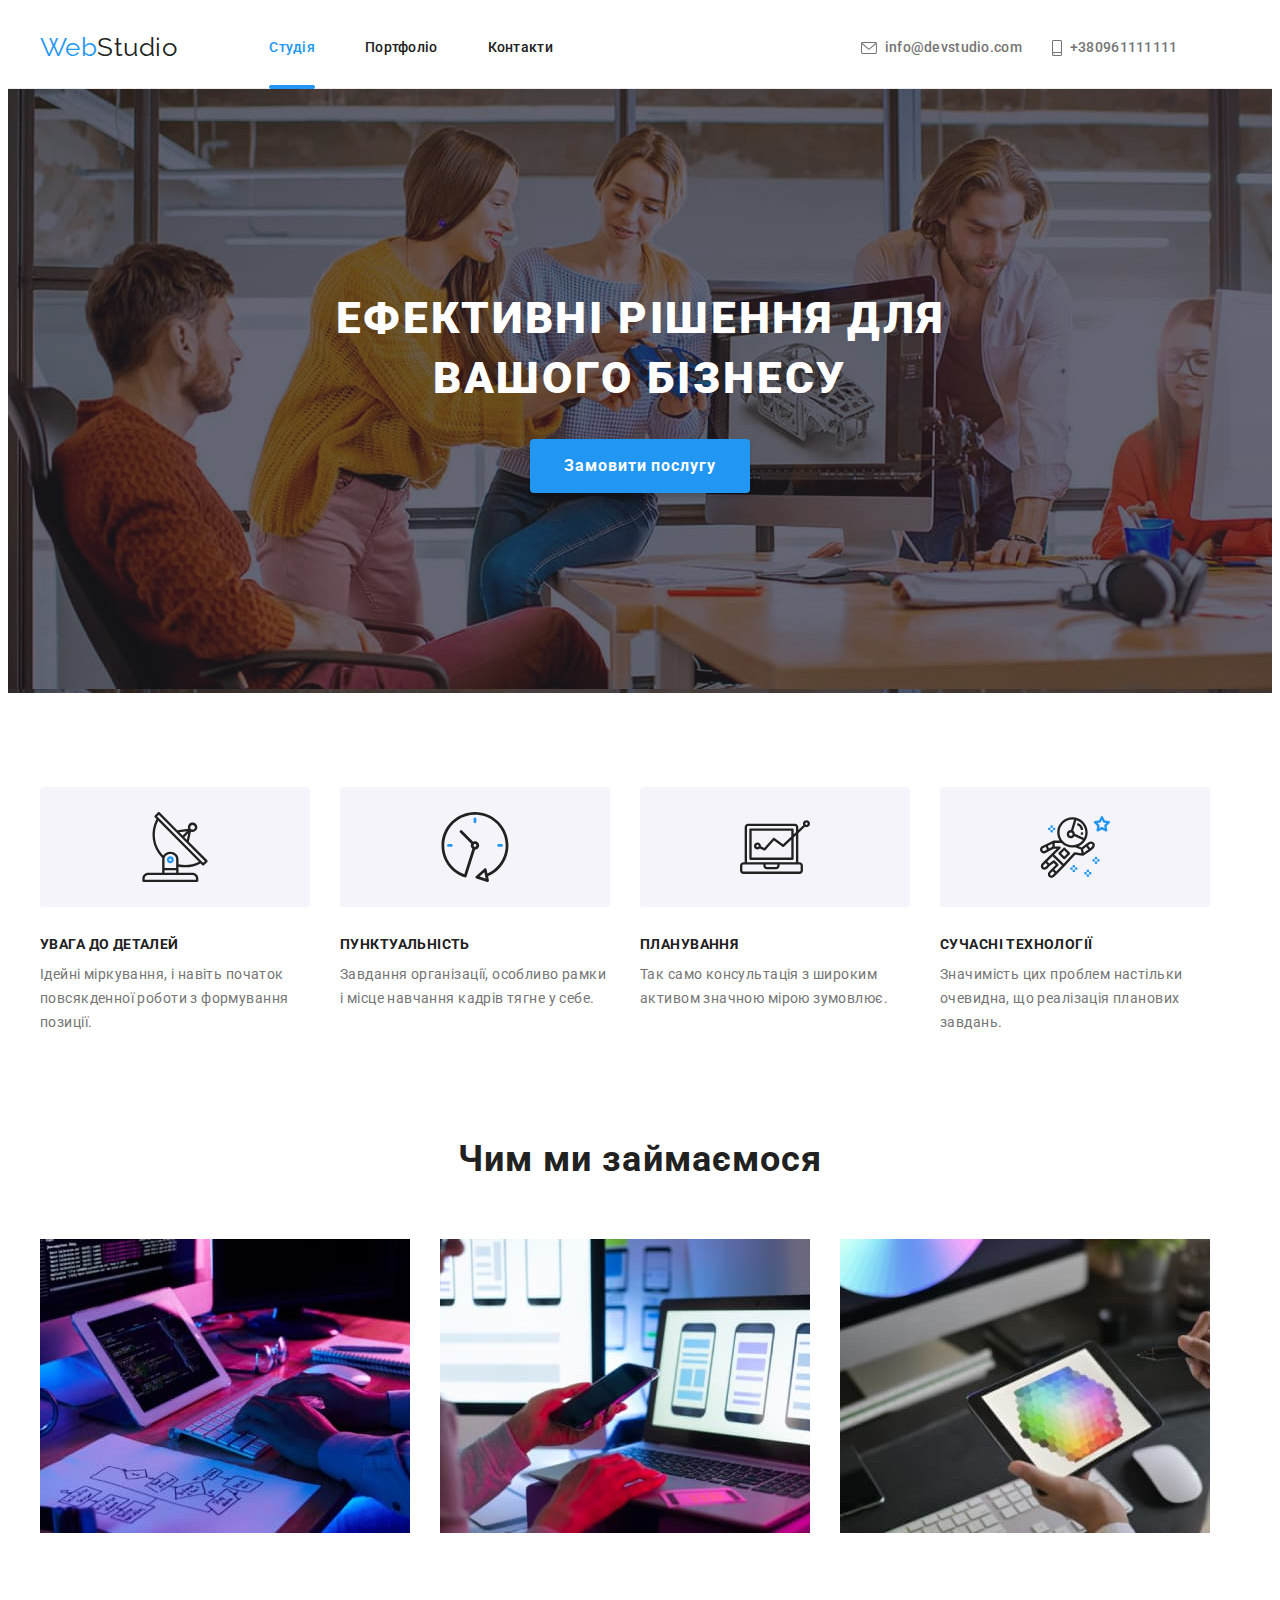
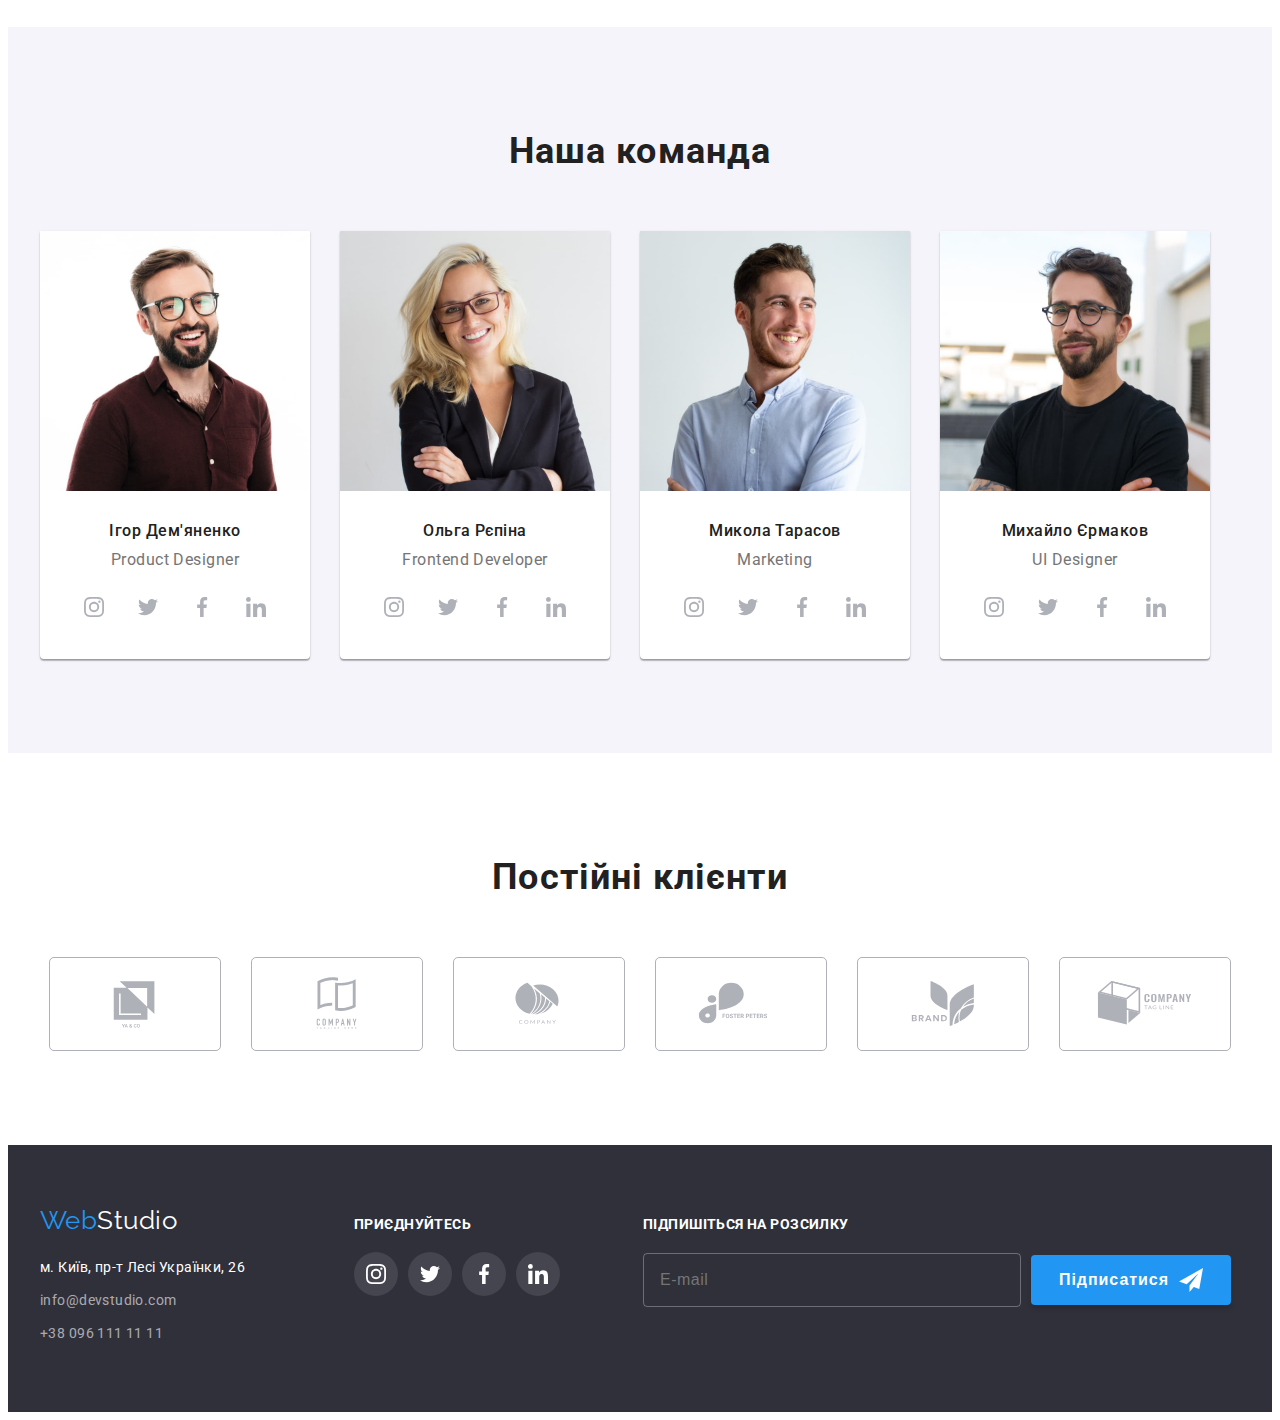
==== index.html @ 69b930d5 "домашнє завдання06" ====
<!DOCTYPE html>
<html lang="uk">
  <head>
    <meta charset="UTF-8" />
    <meta http-equiv="X-UA-Compatible" content="IE=edge" />
    <meta name="viewport" content="width=device-width, initial-scale=1.0" />
    <title>WebStudio</title>
    <link rel="preconnect" href="https://fonts.googleapis.com" />
    <link rel="preconnect" href="https://fonts.gstatic.com" crossorigin />
    <link
      href="https://fonts.googleapis.com/css2?family=Raleway:wght@700&family=Roboto:wght@400;500;700;900&display=swap"
      rel="stylesheet"
    />
    <link
      rel="stylesheet"
      href="https://cdnjs.cloudflare.com/ajax/libs/modern-normalize/1.1.0/modern-normalize.min.css"
      integrity="sha512-wpPYUAdjBVSE4KJnH1VR1HeZfpl1ub8YT/NKx4PuQ5NmX2tKuGu6U/JRp5y+Y8XG2tV+wKQpNHVUX03MfMFn9Q=="
      crossorigin="anonymous"
      referrerpolicy="no-referrer"
    />
    <!-- <link rel="stylesheet" href="./css/style.css" /> -->
    <link rel="stylesheet" href="./css/main.min.css" />
  </head>
  <body>
    <!-- Header -->
    <header class="heder">
      <div class="container main-nav">
        <!-- Logo -->
        <a href="./index.html" class="heder-logo link">
          <span class="heder-logo-web">Web</span>Studio
        </a>
        <!-- Site nav -->
        <nav>
          <ul class="site-nav list">
            <li class="site-item">
              <a
                class="site-link site-link-line link current"
                href="./index.html"
                >Студія</a
              >
            </li>
            <li class="site-item">
              <a class="site-link" href="./portfolio.html">Портфоліо</a>
            </li>
            <li class="site-item">
              <a class="site-link" href="">Контакти</a>
            </li>
          </ul>
        </nav>
        <!-- Site contacts -->
        <ul class="site-contacts list">
          <li class="contacts-item">
            <a class="contacts-link link" href="mailto:info@devstudio.com">
              <svg class="contacts-icon" width="16" height="12">
                <use
                  class="contackts-use"
                  href="./img-svg/icons.svg#mail.svg"
                ></use>
              </svg>
              info@devstudio.com
            </a>
          </li>
          <li class="contacts-item">
            <a class="contacts-link link" href="tel:+380961111111">
              <svg class="contacts-icon" width="10" height="16">
                <use href="./img-svg/icons.svg#phone.svg"></use>
              </svg>
              +380961111111
            </a>
          </li>
        </ul>
      </div>
    </header>
    <!-- Main -->
    <main>
      <!-- Hero -->
      <section class="hero overley">
        <div class="container list">
          <h1 class="hero-list list">Ефективні рішення для вашого бізнесу</h1>
          <button class="hero-button" type="button" data-modal-open>
            Замовити послугу
          </button>
        </div>
      </section>
      <!-- Advantage -->
      <section class="section advantage">
        <div class="container">
          <h2 class="visually-hidden">Переваги</h2>
          <ul class="advantage-benefits list">
            <li class="advantage-list icon-antena">
              <h3 class="advantage-title">УВАГА ДО ДЕТАЛЕЙ</h3>
              <p class="advantage-text">
                Ідейні міркування, і навіть початок повсякденної роботи з
                формування позиції.
              </p>
            </li>
            <li class="advantage-list icon-clock">
              <h3 class="advantage-title">ПУНКТУАЛЬНІСТЬ</h3>
              <p class="advantage-text">
                Завдання організації, особливо рамки і місце навчання кадрів
                тягне у себе.
              </p>
            </li>
            <li class="advantage-list icon-vector">
              <h3 class="advantage-title">ПЛАНУВАННЯ</h3>
              <p class="advantage-text">
                Так само консультація з широким активом значною мірою зумовлює.
              </p>
            </li>
            <li class="advantage-list icon-astronaut">
              <h3 class="advantage-title">СУЧАСНІ ТЕХНОЛОГІЇ</h3>
              <p class="advantage-text">
                Значимість цих проблем настільки очевидна, що реалізація
                планових завдань.
              </p>
            </li>
          </ul>
        </div>
      </section>
      <!-- Work -->
      <section class="section-work">
        <div class="container">
          <h2 class="title-work">Чим ми займаємося</h2>
          <ul class="work">
            <li class="work-list list">
              <img
                class="work-img"
                src="./images/work1img.jpeg"
                alt="іновації"
                width="370"
                height="294"
              />
            </li>
            <li class="work-list list">
              <img
                class="work-img"
                src="./images/work2img.jpeg"
                alt="іновації"
                width="370"
                height="294"
              />
            </li>
            <li class="work-list list">
              <img
                class="work-img"
                src="./images/work3img.jpeg"
                alt="іновації"
                width="370"
                height="294"
              />
            </li>
          </ul>
        </div>
      </section>
      <!-- Team -->
      <section class="section-team">
        <div class="container">
          <h2 class="title-team">Наша команда</h2>
          <ul class="team-list list">
            <li class="team-list-hero">
              <img
                class="team-img"
                src="./images/IhorDemjanenkoimg.jpeg"
                alt="Ігор Дем'яненко"
                width="270"
                height="260"
              />
              <div class="team-item">
                <h3 class="team-hero">Ігор Дем'яненко</h3>
                <p class="team-text">Product Designer</p>
                <ul class="team-soc-list list">
                  <li class="team-soc-item">
                    <a href="" class="team-soc-link link">
                      <svg class="team-soc-icon" width="20" height="20">
                        <use
                          href="./img-svg/icons.svg#icon-instagram.svg"
                        ></use>
                      </svg>
                    </a>
                  </li>
                  <li class="team-soc-item">
                    <a href="" class="team-soc-link list">
                      <svg class="team-soc-icon" width="20" height="20">
                        <use href="./img-svg/icons.svg#icon-twitter.svg"></use>
                      </svg>
                    </a>
                  </li>
                  <li class="team-soc-item">
                    <a href="" class="team-soc-link list">
                      <svg class="team-soc-icon" width="20" height="20">
                        <use href="./img-svg/icons.svg#icon-facebook.svg"></use>
                      </svg>
                    </a>
                  </li>
                  <li class="team-soc-item">
                    <a href="" class="team-soc-link list">
                      <svg class="team-soc-icon" width="20" height="20">
                        <use href="./img-svg/icons.svg#icon-linkedin.svg"></use>
                      </svg>
                    </a>
                  </li>
                </ul>
              </div>
            </li>
            <li class="team-list-hero">
              <img
                class="team-img"
                src="./images/OlgaRepinaimg.jpeg"
                alt="Ольга Рєпіна"
                width="270"
                height="260"
              />
              <div class="team-item">
                <h3 class="team-hero">Ольга Рєпіна</h3>
                <p class="team-text">Frontend Developer</p>
                <ul class="team-soc-list list">
                  <li class="team-soc-item">
                    <a href="" class="team-soc-link list">
                      <svg class="team-soc-icon" width="20" height="20">
                        <use
                          href="./img-svg/icons.svg#icon-instagram.svg"
                        ></use>
                      </svg>
                    </a>
                  </li>
                  <li class="team-soc-item">
                    <a href="" class="team-soc-link list">
                      <svg class="team-soc-icon" width="20" height="20">
                        <use href="./img-svg/icons.svg#icon-twitter.svg"></use>
                      </svg>
                    </a>
                  </li>
                  <li class="team-soc-item">
                    <a href="" class="team-soc-link list">
                      <svg class="team-soc-icon" width="20" height="20">
                        <use href="./img-svg/icons.svg#icon-facebook.svg"></use>
                      </svg>
                    </a>
                  </li>
                  <li class="team-soc-item">
                    <a href="" class="team-soc-link list">
                      <svg class="team-soc-icon" width="20" height="20">
                        <use href="./img-svg/icons.svg#icon-linkedin.svg"></use>
                      </svg>
                    </a>
                  </li>
                </ul>
              </div>
            </li>
            <li class="team-list-hero">
              <img
                class="team-img"
                src="./images/MikolaTarasovimg.jpeg"
                alt="Микола Тарасов"
                width="270"
                height="260"
              />
              <div class="team-item">
                <h3 class="team-hero">Микола Тарасов</h3>
                <p class="team-text">Marketing</p>
                <ul class="team-soc-list list">
                  <li class="team-soc-item">
                    <a href="" class="team-soc-link list">
                      <svg class="team-soc-icon" width="20" height="20">
                        <use
                          href="./img-svg/icons.svg#icon-instagram.svg"
                        ></use>
                      </svg>
                    </a>
                  </li>
                  <li class="team-soc-item">
                    <a href="" class="team-soc-link list">
                      <svg class="team-soc-icon" width="20" height="20">
                        <use href="./img-svg/icons.svg#icon-twitter.svg"></use>
                      </svg>
                    </a>
                  </li>
                  <li class="team-soc-item">
                    <a href="" class="team-soc-link list">
                      <svg class="team-soc-icon" width="20" height="20">
                        <use href="./img-svg/icons.svg#icon-facebook.svg"></use>
                      </svg>
                    </a>
                  </li>
                  <li class="team-soc-item">
                    <a href="" class="team-soc-link list">
                      <svg class="team-soc-icon" width="20" height="20">
                        <use href="./img-svg/icons.svg#icon-linkedin.svg"></use>
                      </svg>
                    </a>
                  </li>
                </ul>
              </div>
            </li>
            <li class="team-list-hero">
              <img
                class="team-img"
                src="./images/MihailoErmakovimg.jpeg"
                alt="Михайло Єрмаков"
                width="270"
                height="260"
              />
              <div class="team-item">
                <h3 class="team-hero">Михайло Єрмаков</h3>
                <p class="team-text">UI Designer</p>
                <ul class="team-soc-list list">
                  <li class="team-soc-item">
                    <a href="" class="team-soc-link list">
                      <svg class="team-soc-icon" width="20" height="20">
                        <use
                          href="./img-svg/icons.svg#icon-instagram.svg"
                        ></use>
                      </svg>
                    </a>
                  </li>
                  <li class="team-soc-item">
                    <a href="" class="team-soc-link list">
                      <svg class="team-soc-icon" width="20" height="20">
                        <use href="./img-svg/icons.svg#icon-twitter.svg"></use>
                      </svg>
                    </a>
                  </li>
                  <li class="team-soc-item">
                    <a href="" class="team-soc-link list">
                      <svg class="team-soc-icon" width="20" height="20">
                        <use href="./img-svg/icons.svg#icon-facebook.svg"></use>
                      </svg>
                    </a>
                  </li>
                  <li class="team-soc-item">
                    <a href="" class="team-soc-link list">
                      <svg class="team-soc-icon" width="20" height="20">
                        <use href="./img-svg/icons.svg#icon-linkedin.svg"></use>
                      </svg>
                    </a>
                  </li>
                </ul>
              </div>
            </li>
          </ul>
        </div>
      </section>
      <!-- Company -->
      <section class="section-company">
        <div class="container">
          <h2 class="company-title">Постійні клієнти</h2>
          <ul class="company-list list">
            <li class="company-item">
              <a href="" class="company-link">
                <svg class="company-icon" width="106" height="60">
                  <use href="./img-svg/icons.svg#company1.svg"></use>
                </svg>
              </a>
            </li>
            <li class="company-item">
              <a href="" class="company-link">
                <svg class="company-icon" width="106" height="60">
                  <use href="./img-svg/icons.svg#company2.svg"></use>
                </svg>
              </a>
            </li>
            <li class="company-item">
              <a href="" class="company-link">
                <svg class="company-icon" width="106" height="60">
                  <use href="./img-svg/icons.svg#company3.svg"></use>
                </svg>
              </a>
            </li>
            <li class="company-item">
              <a href="" class="company-link">
                <svg class="company-icon" width="106" height="60">
                  <use href="./img-svg/icons.svg#company4.svg"></use>
                </svg>
              </a>
            </li>
            <li class="company-item">
              <a href="" class="company-link">
                <svg class="company-icon" width="106" height="60">
                  <use href="./img-svg/icons.svg#company5.svg"></use>
                </svg>
              </a>
            </li>
            <li class="company-item">
              <a href="" class="company-link">
                <svg class="company-icon" width="106" height="60">
                  <use href="./img-svg/icons.svg#company6.svg"></use>
                </svg>
              </a>
            </li>
          </ul>
        </div>
      </section>
    </main>
    <!-- Footer -->
    <footer class="footer">
      <div class="footer-container">
        <div class="contact-blok">
          <div class="address-blok">
            <a href="./index.html" class="footer-logo link">
              <span class="footer-logo-web">Web</span>Studio
            </a>
            <address class="address">
              <ul class="footer-list list">
                <li class="footer-item">
                  <a
                    class="footer-address link"
                    href="https://goo.gl/maps/XTzX59LygXazEwyC6"
                    target="_blank"
                    rel="noopener noreferrer nofollow"
                    >м. Київ, пр-т Лесі Українки, 26
                  </a>
                </li>
                <li class="footer-item">
                  <a class="footer-link link" href="mailto:info@devstudio.com"
                    >info@devstudio.com
                  </a>
                </li>
                <li class="footer-item">
                  <a class="footer-link link" href="tel:+380961111111"
                    >+38 096 111 11 11
                  </a>
                </li>
              </ul>
            </address>
          </div>
          <div class="soc-blok">
            <p class="soc-footer-title">Приєднуйтесь</p>
            <ul class="soc-footer-list">
              <li class="soc-footer-item">
                <a href="" class="soc-footer-link list">
                  <svg class="soc-footer-icon" width="20" height="20">
                    <use href="./img-svg/icons.svg#icon-instagram.svg"></use>
                  </svg>
                </a>
              </li>
              <li class="soc-footer-item">
                <a href="" class="soc-footer-link list">
                  <svg class="soc-footer-icon" width="20" height="20">
                    <use href="./img-svg/icons.svg#icon-twitter.svg"></use>
                  </svg>
                </a>
              </li>
              <li class="soc-footer-item">
                <a href="" class="soc-footer-link list">
                  <svg class="soc-footer-icon" width="20" height="20">
                    <use href="./img-svg/icons.svg#icon-facebook.svg"></use>
                  </svg>
                </a>
              </li>
              <li class="soc-footer-item">
                <a href="" class="soc-footer-link list">
                  <svg class="soc-footer-icon" width="20" height="20">
                    <use href="./img-svg/icons.svg#icon-linkedin.svg"></use>
                  </svg>
                </a>
              </li>
            </ul>
          </div>
          <!-- subscription -->
          <div class="subscription">
            <p class="subscription-text">Підпишіться на розсилку</p>
            <form class="subscription-form">
               <input
               type="text"
               name="subscription-name"
               placeholder="E-mail"
               class="subscription-input"
             />
              <button class="subscription-btn">
               Підписатися
               <svg class="subscription-svg">
                 <use href="./img-svg/icons.svg#icon-send"></use>
               </svg>
             </button>
            </form>
          </div>
        </div>
      </div>
    </footer>
    <!-- Modal -->
    <div class="backdrop is-hidden" data-modal>
      <div class="modal">
        <button type="button" class="modal-close" data-modal-close>
          <svg class="modal-close-icon" width="18" height="18">
            <use href="./img-svg/icons.svg#symbol-defs.svg"></use>
          </svg>
        </button>
        <p class="modal-title">Залиште свої дані, ми вам передзвонимо</p>
        <form class="modal-form">
          <label for="user-name" class="input-label"><span>Імʼя</span></label>
          <div class="input-wrap">
            <input
              type="text"
              name="user-name"
              class="modal-input"
              required
              id="user-name"
            />
            <svg class="modal-input-icon" width="18px" height="18">
              <use href="./img-svg/icons.svg#icon-person.svg"></use>
            </svg>
          </div>
          <label for="user-tell" class="input-label"
            ><span>Телефон</span></label
          >
          <div class="input-wrap">
            <input
              type="tel"
              name="user-tell"
              class="modal-input"
              required
              id="user-tell"
            />
            <svg class="modal-input-icon" width="18px" height="18">
              <use href="./img-svg/icons.svg#icon-phone.svg"></use>
            </svg>
          </div>
          <label for="user-email" class="input-label"><span>Пошта</span></label>
          <div class="input-wrap">
            <input
              type="email"
              name="user-email"
              class="modal-input"
              required
              id="user-email"
            />
            <svg class="modal-input-icon" width="18" height="18">
              <use href="./img-svg/icons.svg#icon-email.svg"></use>
            </svg>
          </div>
          <div class="modal-field">
            <label for="user-comment" class="input-label"
              ><span>Коментар</span></label
            >
            <textarea
              name="user-comment"
              id="user-comment"
              class="modal-comment"
              placeholder="Введіть текст"
            ></textarea>
          </div>
          <div class="modal-chek">
            <input
              type="checkbox"
              name="privacy"
              id="privacy"
              class="input-check visually-hidden"
            />
            <label for="privacy" class="check-text">
              <span>
                <svg class="check-icon" width="16" height="15">
                  <use href="./img-svg/icons.svg#icon-check"></use>
                </svg>
              </span>
              <div>
                Погоджуюся з розсилкою та приймаю
                <a href="" class="check-link">Умови договору</a>
              </div>
            </label>
          </div>
          <button type="submit" class="modal-button">Відправити</button>
        </form>
      </div>
    </div>
    <script src="./js/modal.js"></script>
  </body>
</html>
---- css/style.css ----

---- css/main.min.css ----
:root{--primary-text-color: #212121;--title-text-color: #757575;--accent-color: #2196f3;--white-color: #ffffff;--team-color: #f5f4fa;--secondary-background-color: #2f303a;--footer-text-color: rgba(255, 255, 255, 0.6);--button-color: #188ce8;--portfolio-bgr-color: #f5f5f5;--border-color: #afb1b8;--background-color-hero: #c4c4c4}body{background-color:var(--white-color);color:var(--primary-text-color);font-family:"Roboto",sans-serif;letter-spacing:.03em}img{max-width:100%;display:block}h1,h2,h3,h4,p,a{margin:0px;padding:0px;text-decoration:none}.list{list-style:none;padding:0;margin:0}.link{text-decoration:none}.visually-hidden{position:absolute;white-space:nowrap;width:1px;height:1px;overflow:hidden;border:0;padding:0;clip:rect(0 0 0 0);-webkit-clip-path:inset(50%);clip-path:inset(50%);margin:-1px}.heder{border-bottom:1px solid #ececec}.main-nav{display:flex;align-items:center}.container{margin-left:auto;margin-right:auto;padding-left:15px;padding-right:15px;width:1200px}.heder-logo{display:block;padding-top:24px;padding-bottom:25px;margin-right:92px;color:var(--primary-text-color);font-family:"Raleway",sans-serif;font-size:26px;line-height:1.19}.heder-logo-web{color:var(--accent-color)}.site-nav{display:flex;padding:0px}.site-nav .site-item+.site-item{margin-left:50px;display:block}.site-nav .site-item:last-child{margin-right:0}.site-item{position:relative;display:block}.site-item .site-link-line{color:var(--accent-color)}.site-link-line::after{display:block;position:absolute;content:"";bottom:-1px;width:100%;height:4px;background-color:var(--accent-color);border-radius:2px}.site-nav .site-link{display:block;color:var(--primary-text-color);font-weight:500;font-size:14px;line-height:1.14;letter-spacing:.02em;padding-top:32px;padding-bottom:32px;transition:color 250ms cubic-bezier(0.4, 0, 0.2, 1)}.site-nav .site-link:hover,.site-nav .site-link:focus{color:var(--accent-color)}.site-nav .link.current{color:var(--accent-color)}.site-contacts{margin-left:308px;display:flex;align-items:center;gap:30px}.contacts-link{font-weight:500;line-height:1.14;font-size:14px;letter-spacing:.02em;color:var(--title-text-color);display:flex;align-items:center;padding-top:32px;padding-bottom:32px;transition:color 250ms cubic-bezier(0.4, 0, 0.2, 1)}.contacts-icon{margin-right:8px;fill:currentColor}.contacts-link:hover,.contacts-link:focus{color:var(--accent-color);transition:color 250ms cubic-bezier(0.4, 0, 0.2, 1)}.contackts-use{transition:fill 250ms cubic-bezier(0.4, 0, 0.2, 1)}.hero{background-color:var(--background-color-hero);text-align:center;padding-top:200px;padding-bottom:200px}.overley{max-width:1600px;margin-left:auto;margin-right:auto;background-image:linear-gradient(to right, rgba(47, 48, 58, 0.4), rgba(47, 48, 58, 0.4)),url(../images/hero.img.jpeg)}.container .list{text-align:center}.hero-list{color:var(--white-color);font-weight:900;font-size:44px;line-height:1.36;text-align:center;letter-spacing:.06em;text-transform:uppercase;margin-top:0;margin-right:auto;margin-left:auto;margin-bottom:30px;max-width:696px}.hero-button{background-color:var(--accent-color);color:var(--white-color);box-shadow:0px 4px 4px rgba(0,0,0,.15);font-family:inherit;font-weight:700;font-size:16px;line-height:1.88;letter-spacing:.06em;border-radius:4px;cursor:pointer;text-transform:initial;padding:10px 32px;min-width:216px;border-color:rgba(0,0,0,0);transition:background-color 250ms cubic-bezier(0.4, 0, 0.2, 1)}.hero-button:hover,.hero-button:focus{background-color:var(--button-color)}.advantage{padding-top:94px;padding-bottom:94px}.visually-hidden{position:absolute;white-space:nowrap;width:1px;height:1px;overflow:hidden;border:0;padding:0;clip:rect(0 0 0 0);-webkit-clip-path:inset(50%);clip-path:inset(50%);margin:0}.advantage-list{flex-basis:270px;text-align:left}.advantage-list::before{display:block;content:"";height:120px;margin-bottom:30px;border-radius:4px;background-color:#f5f4fa;background-size:70px;background-repeat:no-repeat;background-position:center}.icon-antena::before{background-image:url(../images/antenna\ .svg)}.icon-clock::before{background-image:url(../images/clock\ .svg)}.icon-vector::before{background-image:url(../images/Vector.svg)}.icon-astronaut::before{background-image:url(../images/astronaut\ .svg)}.advantage-benefits{display:flex}.advantage-benefits .advantage-list+.advantage-list{margin-left:30px}.advantage-title{color:var(--primary-text-color);font-weight:700;font-size:14px;line-height:1.14;letter-spacing:.03em;text-transform:uppercase;margin-top:0;margin-bottom:10px}.advantage-text{color:var(--title-text-color);font-size:14px;line-height:1.71;letter-spacing:.03em;margin-top:0;margin-bottom:0}.section-work{padding-bottom:94px}.title-work{color:var(--primary-text-color);font-weight:700;font-size:36px;line-height:1.67;text-align:center;letter-spacing:.03em;margin-top:0;margin-bottom:50px}.work{margin-top:0;margin-bottom:0;padding-left:0;display:flex;flex-wrap:wrap}.work-list{margin-right:30px}.work-list:nth-child(3n){margin-right:0}.work-img{width:370px;height:294px}.section-team{background-color:var(--team-color);padding-top:94px;padding-bottom:94px}.title-team{color:var(--primary-text-color);font-weight:700;font-size:36px;line-height:1.67;text-align:center;letter-spacing:.03em;margin-top:0px;margin-bottom:50px}.team-list{margin-top:0;margin-bottom:0;display:flex;flex-wrap:wrap}.team-list-hero{background-color:var(--white-color);box-shadow:0px 1px 3px rgba(0,0,0,.12),0px 1px 1px rgba(0,0,0,.14),0px 2px 1px rgba(0,0,0,.2);border-radius:0px 0px 4px 4px}.team-list-hero:not(:last-child){margin-right:30px}.team-item{padding-top:30px;padding-bottom:30px}.team-hero{color:var(--primary-text-color);font-weight:500;font-size:16px;line-height:1.19;letter-spacing:.03em;margin-top:0px;margin-bottom:10px;text-align:center}.team-text{color:var(--title-text-color);font-size:16px;line-height:1.19;margin-top:0;margin-bottom:0;text-align:center}.team-soc-list{display:flex;justify-content:center;margin-top:16px;gap:10px}.team-soc-link{width:44px;height:44px;display:flex;justify-content:center;align-items:center;border-radius:50%;transition:background-color 250ms cubic-bezier(0.4, 0, 0.2, 1)}.team-soc-link:hover,.team-soc-link:focus{background-color:var(--accent-color)}.team-soc-link:hover .team-soc-icon,.team-soc-link:focus .team-soc-icon{fill:#fff}.team-soc-icon{fill:#afb1b8;transition:fill 250ms cubic-bezier(0.4, 0, 0.2, 1)}.section-company{padding-top:94px;padding-bottom:94px}.company-title{color:var(--primary-text-color);font-weight:700;font-size:36px;line-height:1.67;text-align:center;letter-spacing:.03em;margin-top:0px;margin-bottom:50px}.company-list{display:flex;justify-content:center;gap:30px}.company-link{width:106px;height:60px;display:inline-flex;justify-content:center;align-items:center;width:170px;height:92px;border:1px solid var(--border-color);border-radius:5px;transition:border-color 250ms cubic-bezier(0.4, 0, 0.2, 1)}.company-icon{fill:#afb1b8;transition:fill 250ms cubic-bezier(0.4, 0, 0.2, 1)}.company-link:hover,.company-link:focus{border-color:var(--accent-color)}.company-link:hover .company-icon,.company-link:focus .company-icon{fill:var(--accent-color)}.footer{background-color:var(--secondary-background-color);padding-top:60px;padding-bottom:60px}.footer-container{margin-left:auto;margin-right:auto;padding-left:15px;padding-right:15px;width:1200px;gap:70px}.contact-blok{gap:83px;display:flex;margin:0;padding:0;align-items:baseline}.address-blok{flex-direction:column;width:231px;height:136px;margin:0;padding:0}.footer-logo{color:var(--white-color);font-family:"Raleway",sans-serif;font-size:26px;line-height:1.19;display:inline-block;padding-top:0;padding-bottom:0;margin-bottom:20px}.footer-logo-web{color:var(--accent-color);font-family:"Raleway",sans-serif;font-size:26px;line-height:1.19}.studio:hover,.studio:focus{color:var(--accent-color)}.address{width:231px;margin:0;padding:0;display:block}.footer-address{color:var(--white-color);font-style:normal;font-size:14px;line-height:1.71;letter-spacing:.03em;padding-top:0;padding-bottom:0;display:inline-block}.footer-item{margin-bottom:9px}.footer-list .footer-item+.footer-item{margin-bottom:9px}.footer-list .footer-item:last-child{margin-bottom:0}.footer-address:hover,.footer-address:focus{color:var(--accent-color)}.footer-link:hover,.footer-link:focus{color:var(--accent-color)}.footer-link{color:var(--footer-text-color);font-style:normal;font-size:14px;line-height:1.71;letter-spacing:.03em;padding-top:0;padding-bottom:0}.soc-blok{display:block;width:206px;height:136px}.soc-footer-title{font-weight:700;font-size:14px;line-height:16px;text-align:center;letter-spacing:.03em;text-transform:uppercase;color:#fff;margin-bottom:20px;margin:0;padding:0;height:16px;width:116px;margin-bottom:20px}.soc-footer-list{display:flex;gap:10px;margin:0;padding:0}.soc-footer-item{display:flex;border-radius:50%}.soc-footer-link{display:flex;justify-content:center;align-items:center;width:44px;height:44px;border-radius:50%;background-color:rgba(255,255,255,.1);transition:background-color 250ms cubic-bezier(0.4, 0, 0.2, 1)}.soc-footer-icon{fill:#fff;transition:background-color 250ms cubic-bezier(0.4, 0, 0.2, 1)}.soc-footer-link:hover,.soc-footer-link:focus{background-color:#2196f3}.subscription-form{display:flex;align-items:center}.subscription-text{font-size:14px;line-height:1.14;letter-spacing:.03em;text-transform:uppercase;color:#fff;display:block;margin-bottom:20px}.subscription-text{font-weight:700;font-size:14px;line-height:1.14;letter-spacing:.03em;text-transform:uppercase;color:#fff}.subscription-input{width:358px;height:50px;border:1px solid rgba(255,255,255,.3);background:inherit;border-radius:4px;outline:none;color:var(--white-color);padding-left:16px;font-weight:400;font-size:16px;line-height:1.25;display:flex;align-items:center;letter-spacing:.03em;color:rgba(255,255,255,.6)}.subscription-btn{display:flex;align-items:center;justify-content:center;margin-left:10px;background-color:#2196f3;width:200px;height:50px;box-shadow:0px 4px 4px rgba(0,0,0,.15);border-radius:4px;border:none;font-weight:700;font-size:16px;line-height:1.88;display:flex;align-items:center;text-align:center;letter-spacing:.06em;color:#fff}.subscription-svg{width:24px;height:24px;margin-left:10px;fill:var(--white-color)}.backdrop{position:fixed;top:0;left:0;width:100%;height:100%;background-color:rgba(0,0,0,.2);opacity:1;transition:opacity 250ms cubic-bezier(0.4, 0, 0.2, 1),visibility 250ms cubic-bezier(0.4, 0, 0.2, 1)}.is-hidden{opacity:0;pointer-events:none}.modal{position:absolute;top:50%;left:50%;min-width:521px;padding:40px;background-color:#fff;transform:translate(-50%, -50%);transition:transform 250ms cubic-bezier(0.4, 0, 0.2 1);box-shadow:0px 1px 3px rgba(0,0,0,.12),0px 1px 1px rgba(0,0,0,.14),0px 2px 1px rgba(0,0,0,.2);border-radius:4px}.modal-close{position:absolute;display:flex;align-items:center;justify-content:center;width:30px;height:30px;top:10px;right:10px;border-radius:50%;border:1px solid rgba(0,0,0,.1);background-color:#fff;cursor:pointer}.modal-close-icon{position:absolute;width:18px;height:18px;fill:#000;transition:fill 250ms cubic-bezier(0.4, 0, 0.2, 1)}.modal-close:hover .modal-close-icon{fill:var(--accent-color)}.modal-close:focus .modal-close-icon{fill:var(--accent-color)}.modal-title{font-family:"Roboto";font-style:normal;font-weight:700;font-size:20px;line-height:1.15;text-align:center;letter-spacing:.03em;margin-bottom:12px}.modal-input{width:100%;height:40px;border:1px solid rgba(33,33,33,.2);border-radius:4px;padding:0;padding-left:42px;outline:rgba(0,0,0,0)}.modal-input:focus{border-color:var(--accent-color)}.modal-input:focus+.modal-input-icon{fill:var(--accent-color)}.input-label{font-weight:400;font-size:12px;line-height:1.16;letter-spacing:.01em;color:#757575;margin-bottom:4px}.input-wrap{position:relative;margin-bottom:10px}.modal-input-icon{position:absolute;left:0%;left:12px;top:50%;transform:translateY(-50%)}.input-label{display:block;margin-bottom:4px}.modal-comment{box-sizing:border-box;width:448px;height:120px;border:1px solid rgba(33,33,33,.2);border-radius:4px;resize:none;padding-left:16px;padding-top:10px;padding-bottom:0;padding-right:0;display:block}.modal-comment::-moz-placeholder{font-size:12px;line-height:1.6;letter-spacing:.01em;color:rgba(117,117,117,.5)}.modal-comment:-ms-input-placeholder{font-size:12px;line-height:1.6;letter-spacing:.01em;color:rgba(117,117,117,.5)}.modal-comment::placeholder{font-size:12px;line-height:1.6;letter-spacing:.01em;color:rgba(117,117,117,.5)}.modal-comment:focus{border-color:var(--accent-color)}.modal-chek{justify-content:center;display:flex;margin-top:10px;margin-bottom:30px}.check-text{font-size:14px;line-height:1.71;letter-spacing:.03em;color:#757575;display:flex;align-items:center}.check-link{font-weight:400;font-size:14px;line-height:1.71;letter-spacing:.03em;-webkit-text-decoration-line:underline;text-decoration-line:underline;color:#2196f3}.check-text span{width:16px;height:15px;border:2px solid #212121;border-radius:2px;margin-right:7px;display:flex;align-items:center;justify-content:center;fill:rgba(0,0,0,0)}.input-check:checked+.check-text span{background-color:var(--accent-color);border-color:rgba(0,0,0,0);fill:var(--white-color)}.input-check:focus+.check-text span{border-color:var(--accent-color)}.modal-button{display:block;margin:auto;cursor:pointer;background:#188ce8;box-shadow:0px 4px 4px rgba(0,0,0,.15);border-radius:4px;color:#fff;padding-top:10px;padding-bottom:10px;padding-left:52px;padding-right:52px;border:none;font-weight:700;font-size:16px;line-height:1.88;display:flex;align-items:center;text-align:center;letter-spacing:.06em;color:#fff}.gallery{padding-top:94px;padding-bottom:94px}.visually-hidden{white-space:nowrap;width:1px;height:1px;overflow:hidden;border:0;padding:0;clip:rect(0 0 0 0);-webkit-clip-path:inset(50%);clip-path:inset(50%);margin:-1px}.filter{display:flex;justify-content:center}.filter .filter-button+.filter-button{margin-left:8px}.portfolio-button{background-color:var(--team-color);color:var(--primary-text-color);font-family:inherit;font-weight:500;font-size:16px;line-height:1.62;letter-spacing:.03em;cursor:pointer;text-transform:initial;border-radius:4px;border-color:rgba(0,0,0,0);padding-left:22px;padding-top:6px;padding-right:22px;padding-bottom:6px;transition:background-color 250ms cubic-bezier(0.4, 0, 0.2, 1);transition:color 250ms cubic-bezier(0.4, 0, 0.2, 1)}.everyone{padding-left:25px;padding-top:6px;padding-right:25px;padding-bottom:6px}.portfolio-button:hover,.portfolio-button:focus{background-color:var(--accent-color);color:var(--white-color)}.work-gallery{margin-top:50px;display:flex;flex-wrap:wrap}.work-gallery-item{margin-right:30px;margin-bottom:30px;text-align:left}.work-gallery-item:nth-child(3n){margin-right:0}.work-gallery-item:nth-last-child(-n+3){margin-bottom:0}.work-gallery-link{display:block;transition:box-shadow 250ms cubic-bezier(0.4, 0, 0.2, 1)}.work-gallery-link:hover,.work-gallery-link:focus{box-shadow:0px 1px 1px rgba(0,0,0,.12),0px 4px 4px rgba(0,0,0,.06),1px 4px 6px rgba(0,0,0,.16)}.galery-list{overflow:hidden;position:relative}.gallery-content{position:absolute;top:0;left:0;width:100%;height:100%;padding:63px 24px;font-weight:400;font-size:18px;line-height:28px;letter-spacing:.03em;color:#fff;background:rgba(33,150,243,.9);transform:translateY(100%);transition:transform 250ms cubic-bezier(0.4, 0, 0.2, 1)}.work-gallery-link:focus .gallery-content,.work-gallery-link:hover .gallery-content{transform:translateY(0)}.gallery-item{padding-top:20px;padding-bottom:20px;padding-left:24px;padding-right:24px;border-left:1px solid #ececec;border-right:1px solid #ececec;border-bottom:1px solid #ececec}.work-gallery-title{font-weight:700;font-size:18px;line-height:2;letter-spacing:.06em;color:var(--primary-text-color);margin-bottom:4px}.work-gallery-text{font-size:16px;line-height:1.88;letter-spacing:.03em;color:var(--title-text-color)}/*# sourceMappingURL=main.min.css.map */
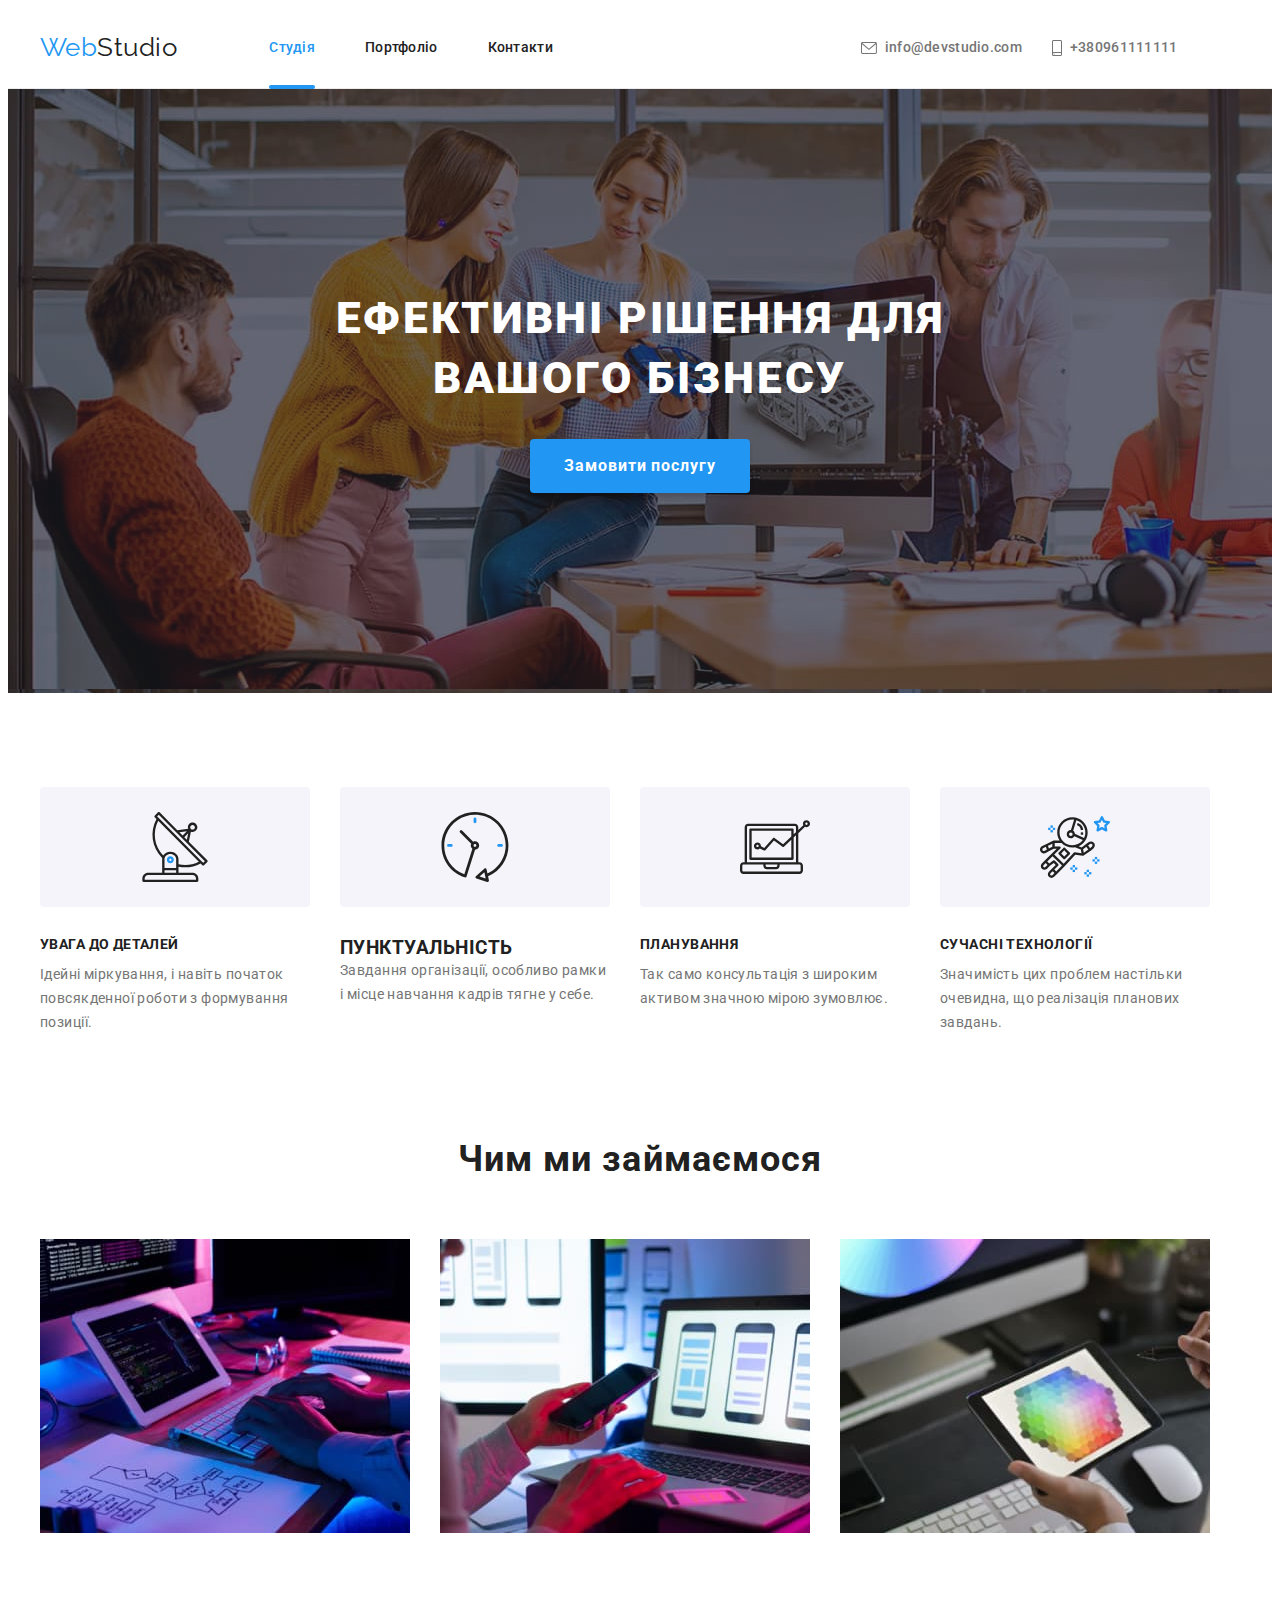
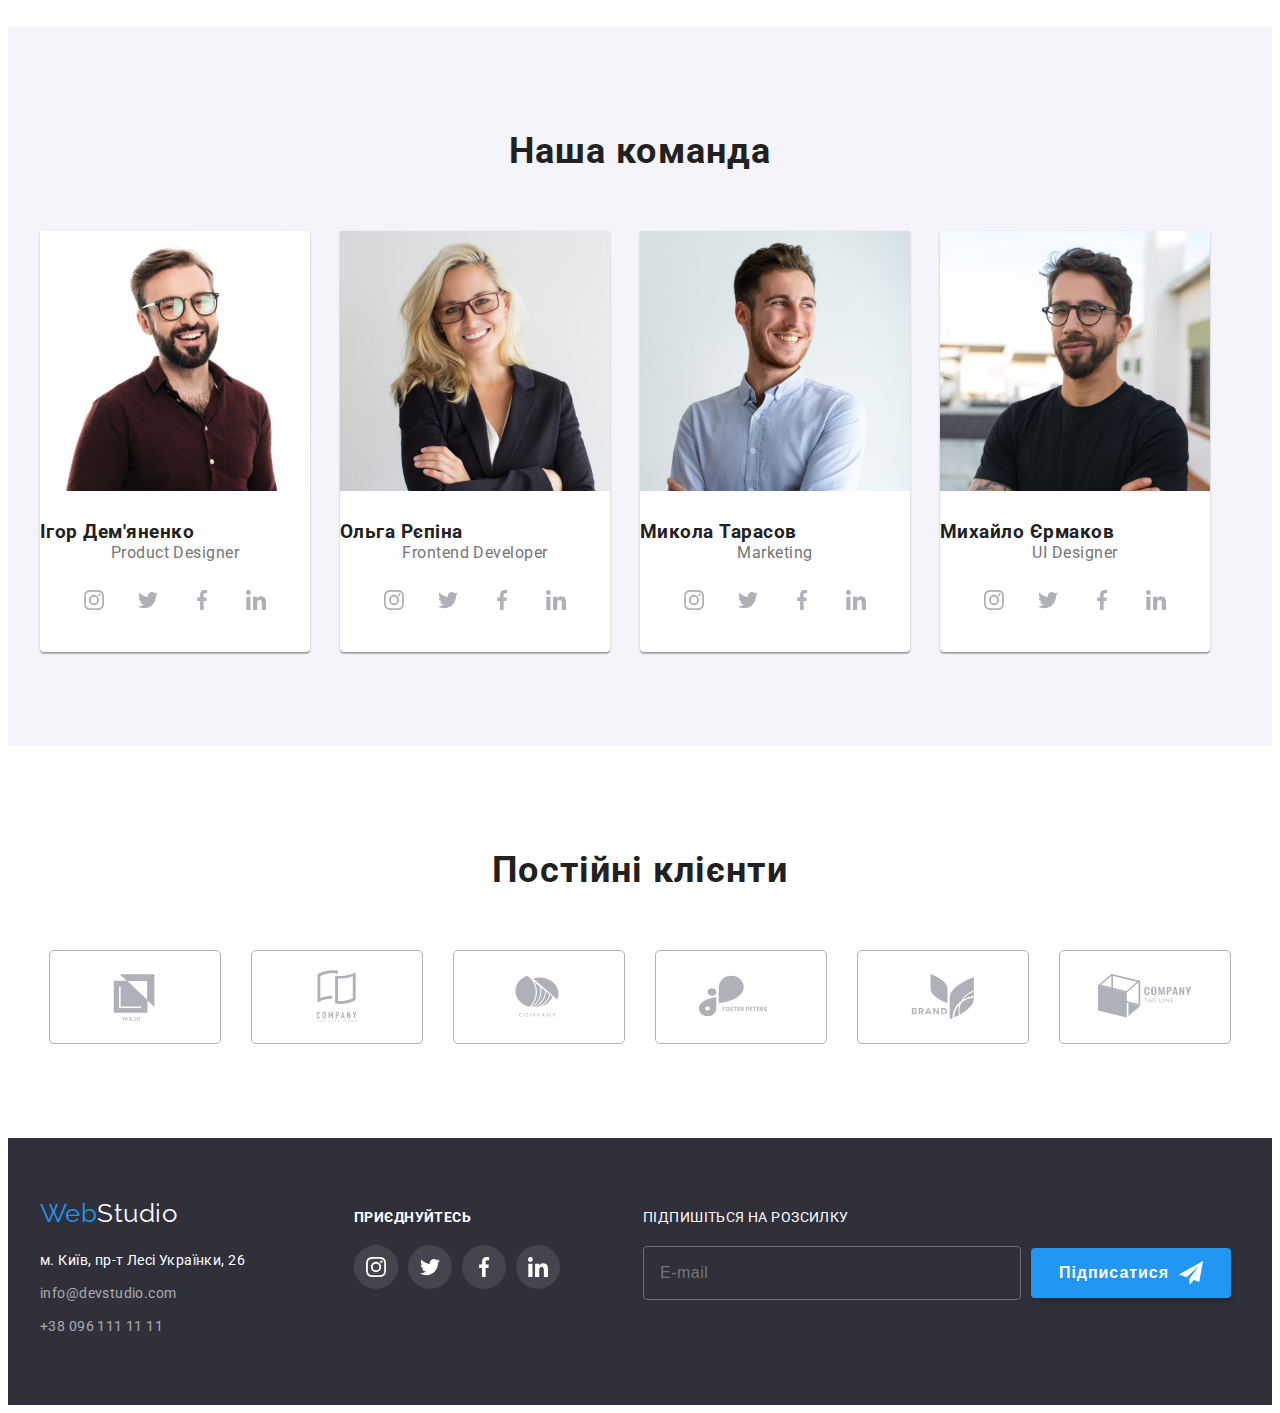
==== commit 781dfac2: "homework07" ====
--- a/index.html
+++ b/index.html
@@ -18,51 +18,52 @@
       crossorigin="anonymous"
       referrerpolicy="no-referrer"
     />
-    <!-- <link rel="stylesheet" href="./css/style.css" /> -->
     <link rel="stylesheet" href="./css/main.min.css" />
   </head>
   <body>
     <!-- Header -->
     <header class="heder">
-      <div class="container main-nav">
+      <div class="container heder__container">
         <!-- Logo -->
-        <a href="./index.html" class="heder-logo link">
-          <span class="heder-logo-web">Web</span>Studio
-        </a>
+        <div class="bloc">
+          <a href="./index.html" class="logo bloc__logo link">
+            <span class="logo__icon">Web</span>Studio
+          </a>
+        </div>
         <!-- Site nav -->
-        <nav>
-          <ul class="site-nav list">
-            <li class="site-item">
+        <nav class="navigation">
+          <ul class="menu list">
+            <li class="menu__item">
               <a
-                class="site-link site-link-line link current"
+                class="menu__link menu__link__line link current"
                 href="./index.html"
                 >Студія</a
               >
             </li>
-            <li class="site-item">
-              <a class="site-link" href="./portfolio.html">Портфоліо</a>
-            </li>
-            <li class="site-item">
-              <a class="site-link" href="">Контакти</a>
+            <li class="menu__item">
+              <a class="menu__link" href="./portfolio.html">Портфоліо</a>
+            </li>
+            <li class="menu__item">
+              <a class="menu__link" href="">Контакти</a>
             </li>
           </ul>
         </nav>
         <!-- Site contacts -->
-        <ul class="site-contacts list">
-          <li class="contacts-item">
-            <a class="contacts-link link" href="mailto:info@devstudio.com">
-              <svg class="contacts-icon" width="16" height="12">
+        <ul class="contacts list">
+          <li class="contacts__item">
+            <a class="contacts__link link" href="mailto:info@devstudio.com">
+              <svg class="contacts__icon" width="16" height="12">
                 <use
-                  class="contackts-use"
+                  class="contackts__use"
                   href="./img-svg/icons.svg#mail.svg"
                 ></use>
               </svg>
               info@devstudio.com
             </a>
           </li>
-          <li class="contacts-item">
-            <a class="contacts-link link" href="tel:+380961111111">
-              <svg class="contacts-icon" width="10" height="16">
+          <li class="contacts__item">
+            <a class="contacts__link link" href="tel:+380961111111">
+              <svg class="contacts__icon" width="10" height="16">
                 <use href="./img-svg/icons.svg#phone.svg"></use>
               </svg>
               +380961111111
@@ -74,42 +75,42 @@
     <!-- Main -->
     <main>
       <!-- Hero -->
-      <section class="hero overley">
-        <div class="container list">
-          <h1 class="hero-list list">Ефективні рішення для вашого бізнесу</h1>
-          <button class="hero-button" type="button" data-modal-open>
+      <section class="hero hero__overley">
+        <div class="container hero__container list">
+          <h1 class="container__title list">Ефективні рішення для вашого бізнесу</h1>
+          <button class="container__button" type="button" data-modal-open>
             Замовити послугу
           </button>
         </div>
       </section>
       <!-- Advantage -->
-      <section class="section advantage">
+      <section class="advantage">
         <div class="container">
           <h2 class="visually-hidden">Переваги</h2>
-          <ul class="advantage-benefits list">
-            <li class="advantage-list icon-antena">
-              <h3 class="advantage-title">УВАГА ДО ДЕТАЛЕЙ</h3>
-              <p class="advantage-text">
+          <ul class="container__advantage list">
+            <li class="container__advantage-list icon-antena">
+              <h3 class="container__advantage-title">УВАГА ДО ДЕТАЛЕЙ</h3>
+              <p class="container__advantage-text">
                 Ідейні міркування, і навіть початок повсякденної роботи з
                 формування позиції.
               </p>
             </li>
-            <li class="advantage-list icon-clock">
-              <h3 class="advantage-title">ПУНКТУАЛЬНІСТЬ</h3>
-              <p class="advantage-text">
+            <li class="container__advantage-list icon-clock">
+              <h3 class="container__advantage_-itle">ПУНКТУАЛЬНІСТЬ</h3>
+              <p class="container__advantage-text">
                 Завдання організації, особливо рамки і місце навчання кадрів
                 тягне у себе.
               </p>
             </li>
-            <li class="advantage-list icon-vector">
-              <h3 class="advantage-title">ПЛАНУВАННЯ</h3>
-              <p class="advantage-text">
+            <li class="container__advantage-list icon-vector">
+              <h3 class="container__advantage-title">ПЛАНУВАННЯ</h3>
+              <p class="container__advantage-text">
                 Так само консультація з широким активом значною мірою зумовлює.
               </p>
             </li>
-            <li class="advantage-list icon-astronaut">
-              <h3 class="advantage-title">СУЧАСНІ ТЕХНОЛОГІЇ</h3>
-              <p class="advantage-text">
+            <li class="container__advantage-list icon-astronaut">
+              <h3 class="container__advantage-title">СУЧАСНІ ТЕХНОЛОГІЇ</h3>
+              <p class="container__advantage-text">
                 Значимість цих проблем настільки очевидна, що реалізація
                 планових завдань.
               </p>
@@ -118,31 +119,31 @@
         </div>
       </section>
       <!-- Work -->
-      <section class="section-work">
-        <div class="container">
-          <h2 class="title-work">Чим ми займаємося</h2>
-          <ul class="work">
-            <li class="work-list list">
-              <img
-                class="work-img"
+      <section class="work">
+        <div class="container ">
+          <h2 class="container__work-title">Чим ми займаємося</h2>
+          <ul class="container__work">
+            <li class="container__work-list list">
+              <img
+                class="container__work-img"
                 src="./images/work1img.jpeg"
                 alt="іновації"
                 width="370"
                 height="294"
               />
             </li>
-            <li class="work-list list">
-              <img
-                class="work-img"
+            <li class="container__work-list list">
+              <img
+                class="container__work-img"
                 src="./images/work2img.jpeg"
                 alt="іновації"
                 width="370"
                 height="294"
               />
             </li>
-            <li class="work-list list">
-              <img
-                class="work-img"
+            <li class="container__work-list list">
+              <img
+                class="container__work-img"
                 src="./images/work3img.jpeg"
                 alt="іновації"
                 width="370"
@@ -153,48 +154,48 @@
         </div>
       </section>
       <!-- Team -->
-      <section class="section-team">
+      <section class="team">
         <div class="container">
-          <h2 class="title-team">Наша команда</h2>
-          <ul class="team-list list">
-            <li class="team-list-hero">
-              <img
-                class="team-img"
+          <h2 class="team__title">Наша команда</h2>
+          <ul class="team__list list">
+            <li class="team__list-hero">
+              <img
+                class="team__img"
                 src="./images/IhorDemjanenkoimg.jpeg"
                 alt="Ігор Дем'яненко"
                 width="270"
                 height="260"
               />
-              <div class="team-item">
-                <h3 class="team-hero">Ігор Дем'яненко</h3>
-                <p class="team-text">Product Designer</p>
-                <ul class="team-soc-list list">
-                  <li class="team-soc-item">
-                    <a href="" class="team-soc-link link">
-                      <svg class="team-soc-icon" width="20" height="20">
+              <div class="team__item">
+                <h3 class="team__hero">Ігор Дем'яненко</h3>
+                <p class="team__text">Product Designer</p>
+                <ul class="team__soc-list list">
+                  <li class="team__soc-item">
+                    <a href="" class="team__soc-link link">
+                      <svg class="team__soc-icon" width="20" height="20">
                         <use
                           href="./img-svg/icons.svg#icon-instagram.svg"
                         ></use>
                       </svg>
                     </a>
                   </li>
-                  <li class="team-soc-item">
-                    <a href="" class="team-soc-link list">
-                      <svg class="team-soc-icon" width="20" height="20">
+                  <li class="team__soc-item">
+                    <a href="" class="team__soc-link list">
+                      <svg class="team__soc-icon" width="20" height="20">
                         <use href="./img-svg/icons.svg#icon-twitter.svg"></use>
                       </svg>
                     </a>
                   </li>
-                  <li class="team-soc-item">
-                    <a href="" class="team-soc-link list">
-                      <svg class="team-soc-icon" width="20" height="20">
+                  <li class="team__soc-item">
+                    <a href="" class="team__soc-link list">
+                      <svg class="team__soc-icon" width="20" height="20">
                         <use href="./img-svg/icons.svg#icon-facebook.svg"></use>
                       </svg>
                     </a>
                   </li>
-                  <li class="team-soc-item">
-                    <a href="" class="team-soc-link list">
-                      <svg class="team-soc-icon" width="20" height="20">
+                  <li class="team__soc-item">
+                    <a href="" class="team__soc-link list">
+                      <svg class="team__soc-icon" width="20" height="20">
                         <use href="./img-svg/icons.svg#icon-linkedin.svg"></use>
                       </svg>
                     </a>
@@ -202,44 +203,44 @@
                 </ul>
               </div>
             </li>
-            <li class="team-list-hero">
-              <img
-                class="team-img"
+            <li class="team__list-hero">
+              <img
+                class="team__img"
                 src="./images/OlgaRepinaimg.jpeg"
                 alt="Ольга Рєпіна"
                 width="270"
                 height="260"
               />
-              <div class="team-item">
-                <h3 class="team-hero">Ольга Рєпіна</h3>
-                <p class="team-text">Frontend Developer</p>
-                <ul class="team-soc-list list">
-                  <li class="team-soc-item">
-                    <a href="" class="team-soc-link list">
-                      <svg class="team-soc-icon" width="20" height="20">
+              <div class="team__item">
+                <h3 class="team__hero">Ольга Рєпіна</h3>
+                <p class="team__text">Frontend Developer</p>
+                <ul class="team__soc-list list">
+                  <li class="team__soc-item">
+                    <a href="" class="team__soc-link list">
+                      <svg class="team__soc-icon" width="20" height="20">
                         <use
                           href="./img-svg/icons.svg#icon-instagram.svg"
                         ></use>
                       </svg>
                     </a>
                   </li>
-                  <li class="team-soc-item">
-                    <a href="" class="team-soc-link list">
-                      <svg class="team-soc-icon" width="20" height="20">
+                  <li class="team__soc-item">
+                    <a href="" class="team__soc-link list">
+                      <svg class="team__soc-icon" width="20" height="20">
                         <use href="./img-svg/icons.svg#icon-twitter.svg"></use>
                       </svg>
                     </a>
                   </li>
-                  <li class="team-soc-item">
-                    <a href="" class="team-soc-link list">
-                      <svg class="team-soc-icon" width="20" height="20">
+                  <li class="team__soc-item">
+                    <a href="" class="team__soc-link list">
+                      <svg class="team__soc-icon" width="20" height="20">
                         <use href="./img-svg/icons.svg#icon-facebook.svg"></use>
                       </svg>
                     </a>
                   </li>
-                  <li class="team-soc-item">
-                    <a href="" class="team-soc-link list">
-                      <svg class="team-soc-icon" width="20" height="20">
+                  <li class="team__soc-item">
+                    <a href="" class="team__soc-link list">
+                      <svg class="team__soc-icon" width="20" height="20">
                         <use href="./img-svg/icons.svg#icon-linkedin.svg"></use>
                       </svg>
                     </a>
@@ -247,44 +248,44 @@
                 </ul>
               </div>
             </li>
-            <li class="team-list-hero">
-              <img
-                class="team-img"
+            <li class="team__list-hero">
+              <img
+                class="team__img"
                 src="./images/MikolaTarasovimg.jpeg"
                 alt="Микола Тарасов"
                 width="270"
                 height="260"
               />
-              <div class="team-item">
-                <h3 class="team-hero">Микола Тарасов</h3>
-                <p class="team-text">Marketing</p>
-                <ul class="team-soc-list list">
-                  <li class="team-soc-item">
-                    <a href="" class="team-soc-link list">
-                      <svg class="team-soc-icon" width="20" height="20">
+              <div class="team__item">
+                <h3 class="team__hero">Микола Тарасов</h3>
+                <p class="team__text">Marketing</p>
+                <ul class="team__soc-list list">
+                  <li class="team__soc-item">
+                    <a href="" class="team__soc-link list">
+                      <svg class="team__soc-icon" width="20" height="20">
                         <use
                           href="./img-svg/icons.svg#icon-instagram.svg"
                         ></use>
                       </svg>
                     </a>
                   </li>
-                  <li class="team-soc-item">
-                    <a href="" class="team-soc-link list">
-                      <svg class="team-soc-icon" width="20" height="20">
+                  <li class="team__soc-item">
+                    <a href="" class="team__soc-link list">
+                      <svg class="team__soc-icon" width="20" height="20">
                         <use href="./img-svg/icons.svg#icon-twitter.svg"></use>
                       </svg>
                     </a>
                   </li>
-                  <li class="team-soc-item">
-                    <a href="" class="team-soc-link list">
-                      <svg class="team-soc-icon" width="20" height="20">
+                  <li class="team__soc-item">
+                    <a href="" class="team__soc-link list">
+                      <svg class="team__soc-icon" width="20" height="20">
                         <use href="./img-svg/icons.svg#icon-facebook.svg"></use>
                       </svg>
                     </a>
                   </li>
-                  <li class="team-soc-item">
-                    <a href="" class="team-soc-link list">
-                      <svg class="team-soc-icon" width="20" height="20">
+                  <li class="team__soc-item">
+                    <a href="" class="team__soc-link list">
+                      <svg class="team__soc-icon" width="20" height="20">
                         <use href="./img-svg/icons.svg#icon-linkedin.svg"></use>
                       </svg>
                     </a>
@@ -292,44 +293,44 @@
                 </ul>
               </div>
             </li>
-            <li class="team-list-hero">
-              <img
-                class="team-img"
+            <li class="team__list-hero">
+              <img
+                class="team__img"
                 src="./images/MihailoErmakovimg.jpeg"
                 alt="Михайло Єрмаков"
                 width="270"
                 height="260"
               />
-              <div class="team-item">
-                <h3 class="team-hero">Михайло Єрмаков</h3>
-                <p class="team-text">UI Designer</p>
-                <ul class="team-soc-list list">
-                  <li class="team-soc-item">
-                    <a href="" class="team-soc-link list">
-                      <svg class="team-soc-icon" width="20" height="20">
+              <div class="team__item">
+                <h3 class="team__hero">Михайло Єрмаков</h3>
+                <p class="team__text">UI Designer</p>
+                <ul class="team__soc-list list">
+                  <li class="team__soc-item">
+                    <a href="" class="team__soc-link list">
+                      <svg class="team__soc-icon" width="20" height="20">
                         <use
                           href="./img-svg/icons.svg#icon-instagram.svg"
                         ></use>
                       </svg>
                     </a>
                   </li>
-                  <li class="team-soc-item">
-                    <a href="" class="team-soc-link list">
-                      <svg class="team-soc-icon" width="20" height="20">
+                  <li class="team__soc-item">
+                    <a href="" class="team__soc-link list">
+                      <svg class="team__soc-icon" width="20" height="20">
                         <use href="./img-svg/icons.svg#icon-twitter.svg"></use>
                       </svg>
                     </a>
                   </li>
-                  <li class="team-soc-item">
-                    <a href="" class="team-soc-link list">
-                      <svg class="team-soc-icon" width="20" height="20">
+                  <li class="team__soc-item">
+                    <a href="" class="team__soc-link list">
+                      <svg class="team__soc-icon" width="20" height="20">
                         <use href="./img-svg/icons.svg#icon-facebook.svg"></use>
                       </svg>
                     </a>
                   </li>
-                  <li class="team-soc-item">
-                    <a href="" class="team-soc-link list">
-                      <svg class="team-soc-icon" width="20" height="20">
+                  <li class="team__soc-item">
+                    <a href="" class="team__soc-link list">
+                      <svg class="team__soc-icon" width="20" height="20">
                         <use href="./img-svg/icons.svg#icon-linkedin.svg"></use>
                       </svg>
                     </a>
@@ -341,48 +342,48 @@
         </div>
       </section>
       <!-- Company -->
-      <section class="section-company">
+      <section class="company">
         <div class="container">
-          <h2 class="company-title">Постійні клієнти</h2>
-          <ul class="company-list list">
-            <li class="company-item">
-              <a href="" class="company-link">
-                <svg class="company-icon" width="106" height="60">
+          <h2 class="company__title">Постійні клієнти</h2>
+          <ul class="company__list list">
+            <li class="company__item">
+              <a href="" class="company__link">
+                <svg class="company__icon" width="106" height="60">
                   <use href="./img-svg/icons.svg#company1.svg"></use>
                 </svg>
               </a>
             </li>
-            <li class="company-item">
-              <a href="" class="company-link">
-                <svg class="company-icon" width="106" height="60">
+            <li class="company__item">
+              <a href="" class="company__link">
+                <svg class="company__icon" width="106" height="60">
                   <use href="./img-svg/icons.svg#company2.svg"></use>
                 </svg>
               </a>
             </li>
-            <li class="company-item">
-              <a href="" class="company-link">
-                <svg class="company-icon" width="106" height="60">
+            <li class="company__item">
+              <a href="" class="company__link">
+                <svg class="company__icon" width="106" height="60">
                   <use href="./img-svg/icons.svg#company3.svg"></use>
                 </svg>
               </a>
             </li>
-            <li class="company-item">
-              <a href="" class="company-link">
-                <svg class="company-icon" width="106" height="60">
+            <li class="company__item">
+              <a href="" class="company__link">
+                <svg class="company__icon" width="106" height="60">
                   <use href="./img-svg/icons.svg#company4.svg"></use>
                 </svg>
               </a>
             </li>
-            <li class="company-item">
-              <a href="" class="company-link">
-                <svg class="company-icon" width="106" height="60">
+            <li class="company__item">
+              <a href="" class="company__link">
+                <svg class="company__icon" width="106" height="60">
                   <use href="./img-svg/icons.svg#company5.svg"></use>
                 </svg>
               </a>
             </li>
-            <li class="company-item">
-              <a href="" class="company-link">
-                <svg class="company-icon" width="106" height="60">
+            <li class="company__item">
+              <a href="" class="company__link">
+                <svg class="company__icon" width="106" height="60">
                   <use href="./img-svg/icons.svg#company6.svg"></use>
                 </svg>
               </a>
@@ -393,63 +394,63 @@
     </main>
     <!-- Footer -->
     <footer class="footer">
-      <div class="footer-container">
-        <div class="contact-blok">
-          <div class="address-blok">
-            <a href="./index.html" class="footer-logo link">
-              <span class="footer-logo-web">Web</span>Studio
+      <div class="container footer__container">
+        <div class="footer__contact">
+          <div class="footer__address">
+            <a href="./index.html" class="footer__logo link">
+              <span class="footer__logo-web">Web</span>Studio
             </a>
             <address class="address">
-              <ul class="footer-list list">
-                <li class="footer-item">
+              <ul class="address__list list">
+                <li class="address__item">
                   <a
-                    class="footer-address link"
+                    class="address__link link"
                     href="https://goo.gl/maps/XTzX59LygXazEwyC6"
                     target="_blank"
                     rel="noopener noreferrer nofollow"
                     >м. Київ, пр-т Лесі Українки, 26
                   </a>
                 </li>
-                <li class="footer-item">
-                  <a class="footer-link link" href="mailto:info@devstudio.com"
+                <li class="address__item">
+                  <a class="address__link-contacts link" href="mailto:info@devstudio.com"
                     >info@devstudio.com
                   </a>
                 </li>
-                <li class="footer-item">
-                  <a class="footer-link link" href="tel:+380961111111"
+                <li class="address__item">
+                  <a class="address__link-contacts link" href="tel:+380961111111"
                     >+38 096 111 11 11
                   </a>
                 </li>
               </ul>
             </address>
           </div>
-          <div class="soc-blok">
-            <p class="soc-footer-title">Приєднуйтесь</p>
-            <ul class="soc-footer-list">
-              <li class="soc-footer-item">
-                <a href="" class="soc-footer-link list">
-                  <svg class="soc-footer-icon" width="20" height="20">
+          <div class="soc">
+            <p class="soc__title">Приєднуйтесь</p>
+            <ul class="soc__list">
+              <li class="soc__item">
+                <a href="" class="soc__link list">
+                  <svg class="soc__icon" width="20" height="20">
                     <use href="./img-svg/icons.svg#icon-instagram.svg"></use>
                   </svg>
                 </a>
               </li>
-              <li class="soc-footer-item">
-                <a href="" class="soc-footer-link list">
-                  <svg class="soc-footer-icon" width="20" height="20">
+              <li class="soc__item">
+                <a href="" class="soc__link list">
+                  <svg class="soc__icon" width="20" height="20">
                     <use href="./img-svg/icons.svg#icon-twitter.svg"></use>
                   </svg>
                 </a>
               </li>
-              <li class="soc-footer-item">
-                <a href="" class="soc-footer-link list">
-                  <svg class="soc-footer-icon" width="20" height="20">
+              <li class="soc__item">
+                <a href="" class="soc__link list">
+                  <svg class="soc__icon" width="20" height="20">
                     <use href="./img-svg/icons.svg#icon-facebook.svg"></use>
                   </svg>
                 </a>
               </li>
-              <li class="soc-footer-item">
-                <a href="" class="soc-footer-link list">
-                  <svg class="soc-footer-icon" width="20" height="20">
+              <li class="soc__item">
+                <a href="" class="soc__link list">
+                  <svg class="soc__icon" width="20" height="20">
                     <use href="./img-svg/icons.svg#icon-linkedin.svg"></use>
                   </svg>
                 </a>
@@ -458,20 +459,20 @@
           </div>
           <!-- subscription -->
           <div class="subscription">
-            <p class="subscription-text">Підпишіться на розсилку</p>
-            <form class="subscription-form">
-               <input
-               type="text"
-               name="subscription-name"
-               placeholder="E-mail"
-               class="subscription-input"
-             />
-              <button class="subscription-btn">
-               Підписатися
-               <svg class="subscription-svg">
-                 <use href="./img-svg/icons.svg#icon-send"></use>
-               </svg>
-             </button>
+            <p class="subscription__text">Підпишіться на розсилку</p>
+            <form class="subscription__form">
+              <input
+                type="text"
+                name="subscription-name"
+                placeholder="E-mail"
+                class="subscription__input"
+              />
+              <button class="subscription__btn">
+                Підписатися
+                <svg class="subscription__svg">
+                  <use href="./img-svg/icons.svg#icon-send"></use>
+                </svg>
+              </button>
             </form>
           </div>
         </div>
@@ -480,88 +481,88 @@
     <!-- Modal -->
     <div class="backdrop is-hidden" data-modal>
       <div class="modal">
-        <button type="button" class="modal-close" data-modal-close>
-          <svg class="modal-close-icon" width="18" height="18">
+        <button type="button" class="modal__close" data-modal-close>
+          <svg class="modal__close-icon" width="18" height="18">
             <use href="./img-svg/icons.svg#symbol-defs.svg"></use>
           </svg>
         </button>
-        <p class="modal-title">Залиште свої дані, ми вам передзвонимо</p>
-        <form class="modal-form">
-          <label for="user-name" class="input-label"><span>Імʼя</span></label>
-          <div class="input-wrap">
+        <p class="modal__title">Залиште свої дані, ми вам передзвонимо</p>
+        <form class="modal__form">
+          <label for="user-name" class="modal__label"><span>Імʼя</span></label>
+          <div class="modal__wrap">
             <input
               type="text"
               name="user-name"
-              class="modal-input"
+              class="modal__input"
               required
               id="user-name"
             />
-            <svg class="modal-input-icon" width="18px" height="18">
+            <svg class="modal__input-icon" width="18px" height="18">
               <use href="./img-svg/icons.svg#icon-person.svg"></use>
             </svg>
           </div>
-          <label for="user-tell" class="input-label"
+          <label for="user-tell" class="modal__label"
             ><span>Телефон</span></label
           >
-          <div class="input-wrap">
+          <div class="modal__wrap">
             <input
               type="tel"
               name="user-tell"
-              class="modal-input"
+              class="modal__input"
               required
               id="user-tell"
             />
-            <svg class="modal-input-icon" width="18px" height="18">
+            <svg class="modal__input-icon" width="18px" height="18">
               <use href="./img-svg/icons.svg#icon-phone.svg"></use>
             </svg>
           </div>
-          <label for="user-email" class="input-label"><span>Пошта</span></label>
-          <div class="input-wrap">
+          <label for="user-email" class="modal__label"><span>Пошта</span></label>
+          <div class="modal__wrap">
             <input
               type="email"
               name="user-email"
-              class="modal-input"
+              class="modal__input"
               required
               id="user-email"
             />
-            <svg class="modal-input-icon" width="18" height="18">
+            <svg class="modal__input-icon" width="18" height="18">
               <use href="./img-svg/icons.svg#icon-email.svg"></use>
             </svg>
           </div>
           <div class="modal-field">
-            <label for="user-comment" class="input-label"
+            <label for="user-comment" class="modal__label"
               ><span>Коментар</span></label
             >
             <textarea
               name="user-comment"
               id="user-comment"
-              class="modal-comment"
+              class="modal__comment"
               placeholder="Введіть текст"
             ></textarea>
           </div>
-          <div class="modal-chek">
+          <div class="modal__chek">
             <input
               type="checkbox"
               name="privacy"
               id="privacy"
-              class="input-check visually-hidden"
+              class="modal__input-check visually-hidden"
             />
-            <label for="privacy" class="check-text">
+            <label for="privacy" class="modal__check-text">
               <span>
-                <svg class="check-icon" width="16" height="15">
+                <svg class="modal__check-icon" width="16" height="15">
                   <use href="./img-svg/icons.svg#icon-check"></use>
                 </svg>
               </span>
               <div>
                 Погоджуюся з розсилкою та приймаю
-                <a href="" class="check-link">Умови договору</a>
+                <a href="" class="modal__check-link">Умови договору</a>
               </div>
             </label>
           </div>
-          <button type="submit" class="modal-button">Відправити</button>
+          <button type="submit" class="modal__button">Відправити</button>
         </form>
       </div>
     </div>
     <script src="./js/modal.js"></script>
   </body>
-</html>+</html>
--- a/css/main.min.css
+++ b/css/main.min.css
@@ -1 +1 @@
-:root{--primary-text-color: #212121;--title-text-color: #757575;--accent-color: #2196f3;--white-color: #ffffff;--team-color: #f5f4fa;--secondary-background-color: #2f303a;--footer-text-color: rgba(255, 255, 255, 0.6);--button-color: #188ce8;--portfolio-bgr-color: #f5f5f5;--border-color: #afb1b8;--background-color-hero: #c4c4c4}body{background-color:var(--white-color);color:var(--primary-text-color);font-family:"Roboto",sans-serif;letter-spacing:.03em}img{max-width:100%;display:block}h1,h2,h3,h4,p,a{margin:0px;padding:0px;text-decoration:none}.list{list-style:none;padding:0;margin:0}.link{text-decoration:none}.visually-hidden{position:absolute;white-space:nowrap;width:1px;height:1px;overflow:hidden;border:0;padding:0;clip:rect(0 0 0 0);-webkit-clip-path:inset(50%);clip-path:inset(50%);margin:-1px}.heder{border-bottom:1px solid #ececec}.main-nav{display:flex;align-items:center}.container{margin-left:auto;margin-right:auto;padding-left:15px;padding-right:15px;width:1200px}.heder-logo{display:block;padding-top:24px;padding-bottom:25px;margin-right:92px;color:var(--primary-text-color);font-family:"Raleway",sans-serif;font-size:26px;line-height:1.19}.heder-logo-web{color:var(--accent-color)}.site-nav{display:flex;padding:0px}.site-nav .site-item+.site-item{margin-left:50px;display:block}.site-nav .site-item:last-child{margin-right:0}.site-item{position:relative;display:block}.site-item .site-link-line{color:var(--accent-color)}.site-link-line::after{display:block;position:absolute;content:"";bottom:-1px;width:100%;height:4px;background-color:var(--accent-color);border-radius:2px}.site-nav .site-link{display:block;color:var(--primary-text-color);font-weight:500;font-size:14px;line-height:1.14;letter-spacing:.02em;padding-top:32px;padding-bottom:32px;transition:color 250ms cubic-bezier(0.4, 0, 0.2, 1)}.site-nav .site-link:hover,.site-nav .site-link:focus{color:var(--accent-color)}.site-nav .link.current{color:var(--accent-color)}.site-contacts{margin-left:308px;display:flex;align-items:center;gap:30px}.contacts-link{font-weight:500;line-height:1.14;font-size:14px;letter-spacing:.02em;color:var(--title-text-color);display:flex;align-items:center;padding-top:32px;padding-bottom:32px;transition:color 250ms cubic-bezier(0.4, 0, 0.2, 1)}.contacts-icon{margin-right:8px;fill:currentColor}.contacts-link:hover,.contacts-link:focus{color:var(--accent-color);transition:color 250ms cubic-bezier(0.4, 0, 0.2, 1)}.contackts-use{transition:fill 250ms cubic-bezier(0.4, 0, 0.2, 1)}.hero{background-color:var(--background-color-hero);text-align:center;padding-top:200px;padding-bottom:200px}.overley{max-width:1600px;margin-left:auto;margin-right:auto;background-image:linear-gradient(to right, rgba(47, 48, 58, 0.4), rgba(47, 48, 58, 0.4)),url(../images/hero.img.jpeg)}.container .list{text-align:center}.hero-list{color:var(--white-color);font-weight:900;font-size:44px;line-height:1.36;text-align:center;letter-spacing:.06em;text-transform:uppercase;margin-top:0;margin-right:auto;margin-left:auto;margin-bottom:30px;max-width:696px}.hero-button{background-color:var(--accent-color);color:var(--white-color);box-shadow:0px 4px 4px rgba(0,0,0,.15);font-family:inherit;font-weight:700;font-size:16px;line-height:1.88;letter-spacing:.06em;border-radius:4px;cursor:pointer;text-transform:initial;padding:10px 32px;min-width:216px;border-color:rgba(0,0,0,0);transition:background-color 250ms cubic-bezier(0.4, 0, 0.2, 1)}.hero-button:hover,.hero-button:focus{background-color:var(--button-color)}.advantage{padding-top:94px;padding-bottom:94px}.visually-hidden{position:absolute;white-space:nowrap;width:1px;height:1px;overflow:hidden;border:0;padding:0;clip:rect(0 0 0 0);-webkit-clip-path:inset(50%);clip-path:inset(50%);margin:0}.advantage-list{flex-basis:270px;text-align:left}.advantage-list::before{display:block;content:"";height:120px;margin-bottom:30px;border-radius:4px;background-color:#f5f4fa;background-size:70px;background-repeat:no-repeat;background-position:center}.icon-antena::before{background-image:url(../images/antenna\ .svg)}.icon-clock::before{background-image:url(../images/clock\ .svg)}.icon-vector::before{background-image:url(../images/Vector.svg)}.icon-astronaut::before{background-image:url(../images/astronaut\ .svg)}.advantage-benefits{display:flex}.advantage-benefits .advantage-list+.advantage-list{margin-left:30px}.advantage-title{color:var(--primary-text-color);font-weight:700;font-size:14px;line-height:1.14;letter-spacing:.03em;text-transform:uppercase;margin-top:0;margin-bottom:10px}.advantage-text{color:var(--title-text-color);font-size:14px;line-height:1.71;letter-spacing:.03em;margin-top:0;margin-bottom:0}.section-work{padding-bottom:94px}.title-work{color:var(--primary-text-color);font-weight:700;font-size:36px;line-height:1.67;text-align:center;letter-spacing:.03em;margin-top:0;margin-bottom:50px}.work{margin-top:0;margin-bottom:0;padding-left:0;display:flex;flex-wrap:wrap}.work-list{margin-right:30px}.work-list:nth-child(3n){margin-right:0}.work-img{width:370px;height:294px}.section-team{background-color:var(--team-color);padding-top:94px;padding-bottom:94px}.title-team{color:var(--primary-text-color);font-weight:700;font-size:36px;line-height:1.67;text-align:center;letter-spacing:.03em;margin-top:0px;margin-bottom:50px}.team-list{margin-top:0;margin-bottom:0;display:flex;flex-wrap:wrap}.team-list-hero{background-color:var(--white-color);box-shadow:0px 1px 3px rgba(0,0,0,.12),0px 1px 1px rgba(0,0,0,.14),0px 2px 1px rgba(0,0,0,.2);border-radius:0px 0px 4px 4px}.team-list-hero:not(:last-child){margin-right:30px}.team-item{padding-top:30px;padding-bottom:30px}.team-hero{color:var(--primary-text-color);font-weight:500;font-size:16px;line-height:1.19;letter-spacing:.03em;margin-top:0px;margin-bottom:10px;text-align:center}.team-text{color:var(--title-text-color);font-size:16px;line-height:1.19;margin-top:0;margin-bottom:0;text-align:center}.team-soc-list{display:flex;justify-content:center;margin-top:16px;gap:10px}.team-soc-link{width:44px;height:44px;display:flex;justify-content:center;align-items:center;border-radius:50%;transition:background-color 250ms cubic-bezier(0.4, 0, 0.2, 1)}.team-soc-link:hover,.team-soc-link:focus{background-color:var(--accent-color)}.team-soc-link:hover .team-soc-icon,.team-soc-link:focus .team-soc-icon{fill:#fff}.team-soc-icon{fill:#afb1b8;transition:fill 250ms cubic-bezier(0.4, 0, 0.2, 1)}.section-company{padding-top:94px;padding-bottom:94px}.company-title{color:var(--primary-text-color);font-weight:700;font-size:36px;line-height:1.67;text-align:center;letter-spacing:.03em;margin-top:0px;margin-bottom:50px}.company-list{display:flex;justify-content:center;gap:30px}.company-link{width:106px;height:60px;display:inline-flex;justify-content:center;align-items:center;width:170px;height:92px;border:1px solid var(--border-color);border-radius:5px;transition:border-color 250ms cubic-bezier(0.4, 0, 0.2, 1)}.company-icon{fill:#afb1b8;transition:fill 250ms cubic-bezier(0.4, 0, 0.2, 1)}.company-link:hover,.company-link:focus{border-color:var(--accent-color)}.company-link:hover .company-icon,.company-link:focus .company-icon{fill:var(--accent-color)}.footer{background-color:var(--secondary-background-color);padding-top:60px;padding-bottom:60px}.footer-container{margin-left:auto;margin-right:auto;padding-left:15px;padding-right:15px;width:1200px;gap:70px}.contact-blok{gap:83px;display:flex;margin:0;padding:0;align-items:baseline}.address-blok{flex-direction:column;width:231px;height:136px;margin:0;padding:0}.footer-logo{color:var(--white-color);font-family:"Raleway",sans-serif;font-size:26px;line-height:1.19;display:inline-block;padding-top:0;padding-bottom:0;margin-bottom:20px}.footer-logo-web{color:var(--accent-color);font-family:"Raleway",sans-serif;font-size:26px;line-height:1.19}.studio:hover,.studio:focus{color:var(--accent-color)}.address{width:231px;margin:0;padding:0;display:block}.footer-address{color:var(--white-color);font-style:normal;font-size:14px;line-height:1.71;letter-spacing:.03em;padding-top:0;padding-bottom:0;display:inline-block}.footer-item{margin-bottom:9px}.footer-list .footer-item+.footer-item{margin-bottom:9px}.footer-list .footer-item:last-child{margin-bottom:0}.footer-address:hover,.footer-address:focus{color:var(--accent-color)}.footer-link:hover,.footer-link:focus{color:var(--accent-color)}.footer-link{color:var(--footer-text-color);font-style:normal;font-size:14px;line-height:1.71;letter-spacing:.03em;padding-top:0;padding-bottom:0}.soc-blok{display:block;width:206px;height:136px}.soc-footer-title{font-weight:700;font-size:14px;line-height:16px;text-align:center;letter-spacing:.03em;text-transform:uppercase;color:#fff;margin-bottom:20px;margin:0;padding:0;height:16px;width:116px;margin-bottom:20px}.soc-footer-list{display:flex;gap:10px;margin:0;padding:0}.soc-footer-item{display:flex;border-radius:50%}.soc-footer-link{display:flex;justify-content:center;align-items:center;width:44px;height:44px;border-radius:50%;background-color:rgba(255,255,255,.1);transition:background-color 250ms cubic-bezier(0.4, 0, 0.2, 1)}.soc-footer-icon{fill:#fff;transition:background-color 250ms cubic-bezier(0.4, 0, 0.2, 1)}.soc-footer-link:hover,.soc-footer-link:focus{background-color:#2196f3}.subscription-form{display:flex;align-items:center}.subscription-text{font-size:14px;line-height:1.14;letter-spacing:.03em;text-transform:uppercase;color:#fff;display:block;margin-bottom:20px}.subscription-text{font-weight:700;font-size:14px;line-height:1.14;letter-spacing:.03em;text-transform:uppercase;color:#fff}.subscription-input{width:358px;height:50px;border:1px solid rgba(255,255,255,.3);background:inherit;border-radius:4px;outline:none;color:var(--white-color);padding-left:16px;font-weight:400;font-size:16px;line-height:1.25;display:flex;align-items:center;letter-spacing:.03em;color:rgba(255,255,255,.6)}.subscription-btn{display:flex;align-items:center;justify-content:center;margin-left:10px;background-color:#2196f3;width:200px;height:50px;box-shadow:0px 4px 4px rgba(0,0,0,.15);border-radius:4px;border:none;font-weight:700;font-size:16px;line-height:1.88;display:flex;align-items:center;text-align:center;letter-spacing:.06em;color:#fff}.subscription-svg{width:24px;height:24px;margin-left:10px;fill:var(--white-color)}.backdrop{position:fixed;top:0;left:0;width:100%;height:100%;background-color:rgba(0,0,0,.2);opacity:1;transition:opacity 250ms cubic-bezier(0.4, 0, 0.2, 1),visibility 250ms cubic-bezier(0.4, 0, 0.2, 1)}.is-hidden{opacity:0;pointer-events:none}.modal{position:absolute;top:50%;left:50%;min-width:521px;padding:40px;background-color:#fff;transform:translate(-50%, -50%);transition:transform 250ms cubic-bezier(0.4, 0, 0.2 1);box-shadow:0px 1px 3px rgba(0,0,0,.12),0px 1px 1px rgba(0,0,0,.14),0px 2px 1px rgba(0,0,0,.2);border-radius:4px}.modal-close{position:absolute;display:flex;align-items:center;justify-content:center;width:30px;height:30px;top:10px;right:10px;border-radius:50%;border:1px solid rgba(0,0,0,.1);background-color:#fff;cursor:pointer}.modal-close-icon{position:absolute;width:18px;height:18px;fill:#000;transition:fill 250ms cubic-bezier(0.4, 0, 0.2, 1)}.modal-close:hover .modal-close-icon{fill:var(--accent-color)}.modal-close:focus .modal-close-icon{fill:var(--accent-color)}.modal-title{font-family:"Roboto";font-style:normal;font-weight:700;font-size:20px;line-height:1.15;text-align:center;letter-spacing:.03em;margin-bottom:12px}.modal-input{width:100%;height:40px;border:1px solid rgba(33,33,33,.2);border-radius:4px;padding:0;padding-left:42px;outline:rgba(0,0,0,0)}.modal-input:focus{border-color:var(--accent-color)}.modal-input:focus+.modal-input-icon{fill:var(--accent-color)}.input-label{font-weight:400;font-size:12px;line-height:1.16;letter-spacing:.01em;color:#757575;margin-bottom:4px}.input-wrap{position:relative;margin-bottom:10px}.modal-input-icon{position:absolute;left:0%;left:12px;top:50%;transform:translateY(-50%)}.input-label{display:block;margin-bottom:4px}.modal-comment{box-sizing:border-box;width:448px;height:120px;border:1px solid rgba(33,33,33,.2);border-radius:4px;resize:none;padding-left:16px;padding-top:10px;padding-bottom:0;padding-right:0;display:block}.modal-comment::-moz-placeholder{font-size:12px;line-height:1.6;letter-spacing:.01em;color:rgba(117,117,117,.5)}.modal-comment:-ms-input-placeholder{font-size:12px;line-height:1.6;letter-spacing:.01em;color:rgba(117,117,117,.5)}.modal-comment::placeholder{font-size:12px;line-height:1.6;letter-spacing:.01em;color:rgba(117,117,117,.5)}.modal-comment:focus{border-color:var(--accent-color)}.modal-chek{justify-content:center;display:flex;margin-top:10px;margin-bottom:30px}.check-text{font-size:14px;line-height:1.71;letter-spacing:.03em;color:#757575;display:flex;align-items:center}.check-link{font-weight:400;font-size:14px;line-height:1.71;letter-spacing:.03em;-webkit-text-decoration-line:underline;text-decoration-line:underline;color:#2196f3}.check-text span{width:16px;height:15px;border:2px solid #212121;border-radius:2px;margin-right:7px;display:flex;align-items:center;justify-content:center;fill:rgba(0,0,0,0)}.input-check:checked+.check-text span{background-color:var(--accent-color);border-color:rgba(0,0,0,0);fill:var(--white-color)}.input-check:focus+.check-text span{border-color:var(--accent-color)}.modal-button{display:block;margin:auto;cursor:pointer;background:#188ce8;box-shadow:0px 4px 4px rgba(0,0,0,.15);border-radius:4px;color:#fff;padding-top:10px;padding-bottom:10px;padding-left:52px;padding-right:52px;border:none;font-weight:700;font-size:16px;line-height:1.88;display:flex;align-items:center;text-align:center;letter-spacing:.06em;color:#fff}.gallery{padding-top:94px;padding-bottom:94px}.visually-hidden{white-space:nowrap;width:1px;height:1px;overflow:hidden;border:0;padding:0;clip:rect(0 0 0 0);-webkit-clip-path:inset(50%);clip-path:inset(50%);margin:-1px}.filter{display:flex;justify-content:center}.filter .filter-button+.filter-button{margin-left:8px}.portfolio-button{background-color:var(--team-color);color:var(--primary-text-color);font-family:inherit;font-weight:500;font-size:16px;line-height:1.62;letter-spacing:.03em;cursor:pointer;text-transform:initial;border-radius:4px;border-color:rgba(0,0,0,0);padding-left:22px;padding-top:6px;padding-right:22px;padding-bottom:6px;transition:background-color 250ms cubic-bezier(0.4, 0, 0.2, 1);transition:color 250ms cubic-bezier(0.4, 0, 0.2, 1)}.everyone{padding-left:25px;padding-top:6px;padding-right:25px;padding-bottom:6px}.portfolio-button:hover,.portfolio-button:focus{background-color:var(--accent-color);color:var(--white-color)}.work-gallery{margin-top:50px;display:flex;flex-wrap:wrap}.work-gallery-item{margin-right:30px;margin-bottom:30px;text-align:left}.work-gallery-item:nth-child(3n){margin-right:0}.work-gallery-item:nth-last-child(-n+3){margin-bottom:0}.work-gallery-link{display:block;transition:box-shadow 250ms cubic-bezier(0.4, 0, 0.2, 1)}.work-gallery-link:hover,.work-gallery-link:focus{box-shadow:0px 1px 1px rgba(0,0,0,.12),0px 4px 4px rgba(0,0,0,.06),1px 4px 6px rgba(0,0,0,.16)}.galery-list{overflow:hidden;position:relative}.gallery-content{position:absolute;top:0;left:0;width:100%;height:100%;padding:63px 24px;font-weight:400;font-size:18px;line-height:28px;letter-spacing:.03em;color:#fff;background:rgba(33,150,243,.9);transform:translateY(100%);transition:transform 250ms cubic-bezier(0.4, 0, 0.2, 1)}.work-gallery-link:focus .gallery-content,.work-gallery-link:hover .gallery-content{transform:translateY(0)}.gallery-item{padding-top:20px;padding-bottom:20px;padding-left:24px;padding-right:24px;border-left:1px solid #ececec;border-right:1px solid #ececec;border-bottom:1px solid #ececec}.work-gallery-title{font-weight:700;font-size:18px;line-height:2;letter-spacing:.06em;color:var(--primary-text-color);margin-bottom:4px}.work-gallery-text{font-size:16px;line-height:1.88;letter-spacing:.03em;color:var(--title-text-color)}/*# sourceMappingURL=main.min.css.map */+:root{--primary-text-color: #212121;--title-text-color: #757575;--accent-color: #2196f3;--white-color: #ffffff;--team-color: #f5f4fa;--secondary-background-color: #2f303a;--footer-text-color: rgba(255, 255, 255, 0.6);--button-color: #188ce8;--portfolio-bgr-color: #f5f5f5;--border-color: #afb1b8;--background-color-hero: #c4c4c4}body{background-color:var(--white-color);color:var(--primary-text-color);font-family:"Roboto",sans-serif;letter-spacing:.03em}img{max-width:100%;display:block}h1,h2,h3,h4,p,a{margin:0px;padding:0px;text-decoration:none}.list{list-style:none;padding:0;margin:0}.link{text-decoration:none}.visually-hidden{position:absolute;white-space:nowrap;width:1px;height:1px;overflow:hidden;border:0;padding:0;clip:rect(0 0 0 0);-webkit-clip-path:inset(50%);clip-path:inset(50%);margin:0}.container{margin-left:auto;margin-right:auto;padding-left:15px;padding-right:15px;width:1200px}.heder{border-bottom:1px solid #ececec}.heder__container{display:flex;align-items:center}.bloc{margin-right:92px}.bloc__logo{display:block;padding-top:24px;padding-bottom:25px;color:var(--primary-text-color);font-family:"Raleway",sans-serif;font-size:26px;line-height:1.19}.logo__icon{color:var(--accent-color)}.menu{display:flex;padding:0px}.menu .menu__item+.menu__item{margin-left:50px;display:block}.menu .menu__item+.menu__item:last-child{margin-right:0}.menu__item{position:relative;display:block}.menu__item .menu__link__line{color:var(--accent-color)}.menu__link__line::after{display:block;position:absolute;content:"";bottom:-1px;width:100%;height:4px;background-color:var(--accent-color);border-radius:2px}.menu .menu__link{display:block;color:var(--primary-text-color);font-weight:500;font-size:14px;line-height:1.14;letter-spacing:.02em;padding-top:32px;padding-bottom:32px;transition:color 250ms cubic-bezier(0.4, 0, 0.2, 1)}.menu .menu__link:hover,.menu .menu__link:focus{color:var(--accent-color)}.menu .link.current{color:var(--accent-color)}.contacts{margin-left:308px;display:flex;align-items:center;gap:30px}.contacts__link{font-weight:500;line-height:1.14;font-size:14px;letter-spacing:.02em;color:var(--title-text-color);display:flex;align-items:center;padding-top:32px;padding-bottom:32px;transition:color 250ms cubic-bezier(0.4, 0, 0.2, 1)}.contacts__link:hover,.contacts__link:focus{color:var(--accent-color);transition:color 250ms cubic-bezier(0.4, 0, 0.2, 1)}.contacts__icon{margin-right:8px;fill:currentColor}.contackts__use{transition:fill 250ms cubic-bezier(0.4, 0, 0.2, 1)}.hero{background-color:var(--background-color-hero);text-align:center;padding-top:200px;padding-bottom:200px}.hero__overley{max-width:1600px;margin-left:auto;margin-right:auto;background-image:linear-gradient(to right, rgba(47, 48, 58, 0.4), rgba(47, 48, 58, 0.4)),url(../images/hero.img.jpeg)}.hero__container{text-align:center}.container__title{color:var(--white-color);font-weight:900;font-size:44px;line-height:1.36;text-align:center;letter-spacing:.06em;text-transform:uppercase;margin-top:0;margin-right:auto;margin-left:auto;margin-bottom:30px;max-width:696px}.container__button{background-color:var(--accent-color);color:var(--white-color);box-shadow:0px 4px 4px rgba(0,0,0,.15);font-family:inherit;font-weight:700;font-size:16px;line-height:1.88;letter-spacing:.06em;border-radius:4px;cursor:pointer;text-transform:initial;padding:10px 32px;min-width:216px;border-color:rgba(0,0,0,0);transition:background-color 250ms cubic-bezier(0.4, 0, 0.2, 1)}.container__button:hover,.container__button:focus{background-color:var(--button-color)}.advantage{padding-top:94px;padding-bottom:94px}.container__advantage{display:flex}.container__advantage-list{flex-basis:270px;text-align:left}.container__advantage .container__advantage-list+.container__advantage-list{margin-left:30px}.container__advantage-list::before{display:block;content:"";height:120px;margin-bottom:30px;border-radius:4px;background-color:#f5f4fa;background-size:70px;background-repeat:no-repeat;background-position:center}.icon-antena::before{background-image:url(../images/antenna\ .svg)}.icon-clock::before{background-image:url(../images/clock\ .svg)}.icon-vector::before{background-image:url(../images/Vector.svg)}.icon-astronaut::before{background-image:url(../images/astronaut\ .svg)}.container__advantage-title{color:var(--primary-text-color);font-weight:700;font-size:14px;line-height:1.14;letter-spacing:.03em;text-transform:uppercase;margin-top:0;margin-bottom:10px}.container__advantage-text{color:var(--title-text-color);font-size:14px;line-height:1.71;letter-spacing:.03em;margin-top:0;margin-bottom:0}.work{padding-bottom:94px}.container__work-title{color:var(--primary-text-color);font-weight:700;font-size:36px;line-height:1.67;text-align:center;letter-spacing:.03em;margin-top:0;margin-bottom:50px}.container__work{margin-top:0;margin-bottom:0;padding-left:0;display:flex;flex-wrap:wrap}.container__work-list{margin-right:30px}.container__work-list:nth-child(3n){margin-right:0}.team{background-color:var(--team-color);padding-top:94px;padding-bottom:94px}.team__title{color:var(--primary-text-color);font-weight:700;font-size:36px;line-height:1.67;text-align:center;letter-spacing:.03em;margin-top:0px;margin-bottom:50px}.team__list{margin-top:0;margin-bottom:0;display:flex;flex-wrap:wrap}.team__list-hero{background-color:var(--white-color);box-shadow:0px 1px 3px rgba(0,0,0,.12),0px 1px 1px rgba(0,0,0,.14),0px 2px 1px rgba(0,0,0,.2);border-radius:0px 0px 4px 4px}.team__list-hero:not(:last-child){margin-right:30px}.team__item{padding-top:30px;padding-bottom:30px}.team___hero{color:var(--primary-text-color);font-weight:500;font-size:16px;line-height:1.19;letter-spacing:.03em;margin-top:0px;margin-bottom:10px;text-align:center}.team__text{color:var(--title-text-color);font-size:16px;line-height:1.19;margin-top:0;margin-bottom:0;text-align:center}.team__soc-list{display:flex;justify-content:center;margin-top:16px;gap:10px}.team__soc-link{width:44px;height:44px;display:flex;justify-content:center;align-items:center;border-radius:50%;transition:background-color 250ms cubic-bezier(0.4, 0, 0.2, 1)}.team__soc-link:hover,.team__soc-link:focus{background-color:var(--accent-color)}.team__soc-icon{fill:#afb1b8;transition:fill 250ms cubic-bezier(0.4, 0, 0.2, 1)}.team-soc-link:hover .team__soc-icon,.team-soc-link:focus .team__soc-icon{fill:#fff}.company{padding-top:94px;padding-bottom:94px}.company__title{color:var(--primary-text-color);font-weight:700;font-size:36px;line-height:1.67;text-align:center;letter-spacing:.03em;margin-top:0px;margin-bottom:50px}.company__list{display:flex;justify-content:center;gap:30px}.company__link{width:106px;height:60px;display:inline-flex;justify-content:center;align-items:center;width:170px;height:92px;border:1px solid var(--border-color);border-radius:5px;transition:border-color 250ms cubic-bezier(0.4, 0, 0.2, 1)}.company__link:hover,.company__link:focus{border-color:var(--accent-color)}.company__icon{fill:#afb1b8;transition:fill 250ms cubic-bezier(0.4, 0, 0.2, 1)}.company-link:hover .company__icon,.company-link:focus .company__icon{fill:var(--accent-color)}.filter{display:flex;justify-content:center}.filter .filter__item+.filter__item{margin-left:8px}.filter__button{background-color:var(--team-color);color:var(--primary-text-color);font-family:inherit;font-weight:500;font-size:16px;line-height:1.62;letter-spacing:.03em;cursor:pointer;text-transform:initial;border-radius:4px;border-color:rgba(0,0,0,0);padding-left:22px;padding-top:6px;padding-right:22px;padding-bottom:6px;transition:background-color 250ms cubic-bezier(0.4, 0, 0.2, 1);transition:color 250ms cubic-bezier(0.4, 0, 0.2, 1)}.filter__button:hover,.filter__button:focus{background-color:var(--accent-color);color:var(--white-color)}.everyone{padding-left:25px;padding-top:6px;padding-right:25px;padding-bottom:6px}.gallery-section{padding-top:94px;padding-bottom:94px}.visually-hidden{white-space:nowrap;width:1px;height:1px;overflow:hidden;border:0;padding:0;clip:rect(0 0 0 0);-webkit-clip-path:inset(50%);clip-path:inset(50%);margin:-1px}.gallery{margin-top:50px;display:flex;flex-wrap:wrap}.gallery__item{margin-right:30px;margin-bottom:30px;text-align:left}.gallery__item:nth-child(3n){margin-right:0}.gallery__item:nth-last-child(-n+3){margin-bottom:0}.gallery__link{display:block;transition:box-shadow 250ms cubic-bezier(0.4, 0, 0.2, 1)}.gallery__link:hover,.gallery__link:focus{box-shadow:0px 1px 1px rgba(0,0,0,.12),0px 4px 4px rgba(0,0,0,.06),1px 4px 6px rgba(0,0,0,.16)}.galery__list{overflow:hidden;position:relative}.gallery__content{position:absolute;top:0;left:0;width:100%;height:100%;padding:63px 24px;font-weight:400;font-size:18px;line-height:28px;letter-spacing:.03em;color:#fff;background:rgba(33,150,243,.9);transform:translateY(100%);transition:transform 250ms cubic-bezier(0.4, 0, 0.2, 1)}.gallery__link:focus .gallery__content,.gallery__link:hover .gallery__content{transform:translateY(0)}.gallery__bloc{padding-top:20px;padding-bottom:20px;padding-left:24px;padding-right:24px;border-left:1px solid #ececec;border-right:1px solid #ececec;border-bottom:1px solid #ececec}.gallery__title{font-weight:700;font-size:18px;line-height:2;letter-spacing:.06em;color:var(--primary-text-color);margin-bottom:4px}.gallery__text{font-size:16px;line-height:1.88;letter-spacing:.03em;color:var(--title-text-color)}.footer{background-color:var(--secondary-background-color);padding-top:60px;padding-bottom:60px}.footer__container{margin-left:auto;margin-right:auto;padding-left:15px;padding-right:15px;width:1200px;gap:70px}.footer__contact{gap:83px;display:flex;margin:0;padding:0;align-items:baseline}.footer__address{flex-direction:column;width:231px;height:136px;margin:0;padding:0}.footer__logo{color:var(--white-color);font-family:"Raleway",sans-serif;font-size:26px;line-height:1.19;display:inline-block;padding-top:0;padding-bottom:0;margin-bottom:20px}.footer__logo-web{color:var(--accent-color);font-family:"Raleway",sans-serif;font-size:26px;line-height:1.19}.address{width:231px;margin:0;padding:0;display:block}.address__link{color:var(--white-color);font-style:normal;font-size:14px;line-height:1.71;letter-spacing:.03em;padding-top:0;padding-bottom:0;display:inline-block}.address__link:hover,.address__link:focus{color:var(--accent-color)}.address__item{margin-bottom:9px}.address__list .address__item{margin-bottom:9px}.address__list .address__list .address__item:last-child{margin-bottom:0}.address__link-contacts{color:var(--footer-text-color);font-style:normal;font-size:14px;line-height:1.71;letter-spacing:.03em;padding-top:0;padding-bottom:0}.address__link-contacts:hover,.address__link-contacts:focus{color:var(--accent-color)}.soc{display:block;width:206px;height:136px}.soc__title{font-weight:700;font-size:14px;line-height:16px;text-align:center;letter-spacing:.03em;text-transform:uppercase;color:#fff;margin-bottom:20px;margin:0;padding:0;height:16px;width:116px;margin-bottom:20px}.soc__list{display:flex;gap:10px;margin:0;padding:0}.soc__item{display:flex;border-radius:50%}.soc__link{display:flex;justify-content:center;align-items:center;width:44px;height:44px;border-radius:50%;background-color:rgba(255,255,255,.1);transition:background-color 250ms cubic-bezier(0.4, 0, 0.2, 1)}.soc__link:hover,.soc__link:focus{background-color:var(--accent-color)}.soc__icon{fill:#fff;transition:background-color 250ms cubic-bezier(0.4, 0, 0.2, 1)}.subscription__text{font-size:14px;line-height:1.14;letter-spacing:.03em;text-transform:uppercase;color:#fff;display:block;margin-bottom:20px}.subscription__form{display:flex;align-items:center}.subscription__input{width:358px;height:50px;border:1px solid rgba(255,255,255,.3);background:inherit;border-radius:4px;outline:none;color:var(--white-color);padding-left:16px;font-weight:400;font-size:16px;line-height:1.25;display:flex;align-items:center;letter-spacing:.03em;color:rgba(255,255,255,.6)}.subscription__btn{display:flex;align-items:center;justify-content:center;margin-left:10px;background-color:#2196f3;width:200px;height:50px;box-shadow:0px 4px 4px rgba(0,0,0,.15);border-radius:4px;border:none;font-weight:700;font-size:16px;line-height:1.88;display:flex;align-items:center;text-align:center;letter-spacing:.06em;color:#fff}.subscription__svg{width:24px;height:24px;margin-left:10px;fill:var(--white-color)}.backdrop{position:fixed;top:0;left:0;width:100%;height:100%;background-color:rgba(0,0,0,.2);opacity:1;transition:opacity 250ms cubic-bezier(0.4, 0, 0.2, 1),visibility 250ms cubic-bezier(0.4, 0, 0.2, 1)}.is-hidden{opacity:0;pointer-events:none}.modal{position:absolute;top:50%;left:50%;min-width:521px;padding:40px;background-color:#fff;transform:translate(-50%, -50%);transition:transform 250ms cubic-bezier(0.4, 0, 0.2 1);box-shadow:0px 1px 3px rgba(0,0,0,.12),0px 1px 1px rgba(0,0,0,.14),0px 2px 1px rgba(0,0,0,.2);border-radius:4px}.modal__close{position:absolute;display:flex;align-items:center;justify-content:center;width:30px;height:30px;top:10px;right:10px;border-radius:50%;border:1px solid rgba(0,0,0,.1);background-color:#fff;cursor:pointer}.modal__close:hover,.modal__close:focus{fill:var(--accent-color)}.modal__close-icon{position:absolute;width:18px;height:18px;fill:#000;transition:fill 250ms cubic-bezier(0.4, 0, 0.2, 1)}.modal__close-icon:hover,.modal__close-icon:focus{fill:var(--accent-color)}.modal__title{font-family:"Roboto";font-style:normal;font-weight:700;font-size:20px;line-height:1.15;text-align:center;letter-spacing:.03em;margin-bottom:12px}.modal__label{font-weight:400;font-size:12px;line-height:1.16;letter-spacing:.01em;color:#757575;margin-bottom:4px;display:block}.modal__wrap{position:relative;margin-bottom:10px}.modal__input{width:100%;height:40px;border:1px solid rgba(33,33,33,.2);border-radius:4px;padding:0;padding-left:42px;outline:rgba(0,0,0,0)}.modal__input:focus{border-color:var(--accent-color)}.modal__input:focus+.modal-input-icon{fill:var(--accent-color)}.modal__input-icon{position:absolute;left:0%;left:12px;top:50%;transform:translateY(-50%)}.modal__comment{box-sizing:border-box;width:448px;height:120px;border:1px solid rgba(33,33,33,.2);border-radius:4px;resize:none;padding-left:16px;padding-top:10px;padding-bottom:0;padding-right:0;display:block}.modal__comment::-moz-placeholder{font-size:12px;line-height:1.6;letter-spacing:.01em;color:rgba(117,117,117,.5)}.modal__comment:-ms-input-placeholder{font-size:12px;line-height:1.6;letter-spacing:.01em;color:rgba(117,117,117,.5)}.modal__comment::placeholder{font-size:12px;line-height:1.6;letter-spacing:.01em;color:rgba(117,117,117,.5)}.modal__comment::-moz-placeholder:focus{border-color:var(--accent-color)}.modal__comment:-ms-input-placeholder:focus{border-color:var(--accent-color)}.modal__comment::placeholder:focus{border-color:var(--accent-color)}.modal__chek{justify-content:center;display:flex;margin-top:10px;margin-bottom:30px}.modal__check-text{font-size:14px;line-height:1.71;letter-spacing:.03em;color:#757575;display:flex;align-items:center}.modal__check-text span{width:16px;height:15px;border:2px solid #212121;border-radius:2px;margin-right:7px;display:flex;align-items:center;justify-content:center;fill:rgba(0,0,0,0)}.modal__input-check:checked+.modal__check-text span{background-color:var(--accent-color);border-color:rgba(0,0,0,0);fill:var(--white-color)}.modal__input-check:focus+.modal__check-text span{border-color:var(--accent-color)}.modal__check-link{font-weight:400;font-size:14px;line-height:1.71;letter-spacing:.03em;-webkit-text-decoration-line:underline;text-decoration-line:underline;color:#2196f3}.modal__button{display:block;margin:auto;cursor:pointer;background:#188ce8;box-shadow:0px 4px 4px rgba(0,0,0,.15);border-radius:4px;color:#fff;padding-top:10px;padding-bottom:10px;padding-left:52px;padding-right:52px;border:none;font-weight:700;font-size:16px;line-height:1.88;display:flex;align-items:center;text-align:center;letter-spacing:.06em;color:#fff}/*# sourceMappingURL=main.min.css.map */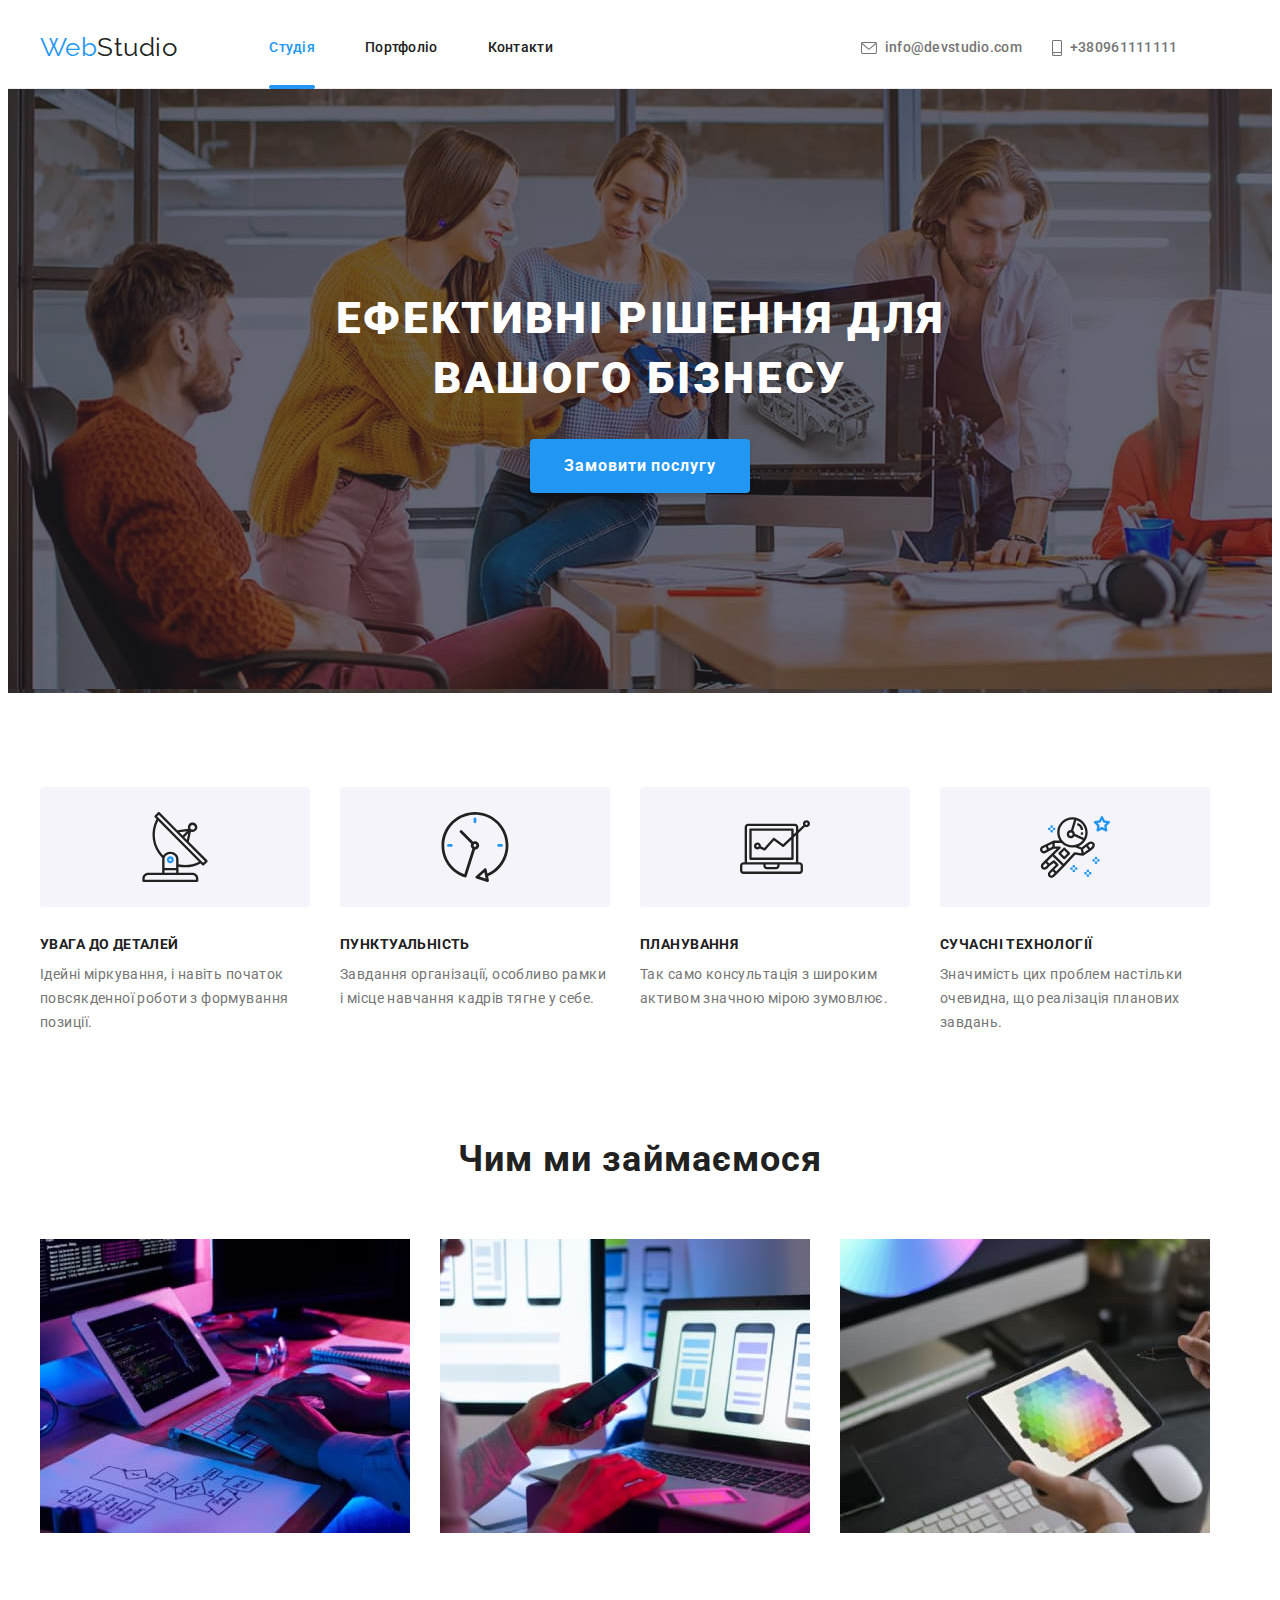
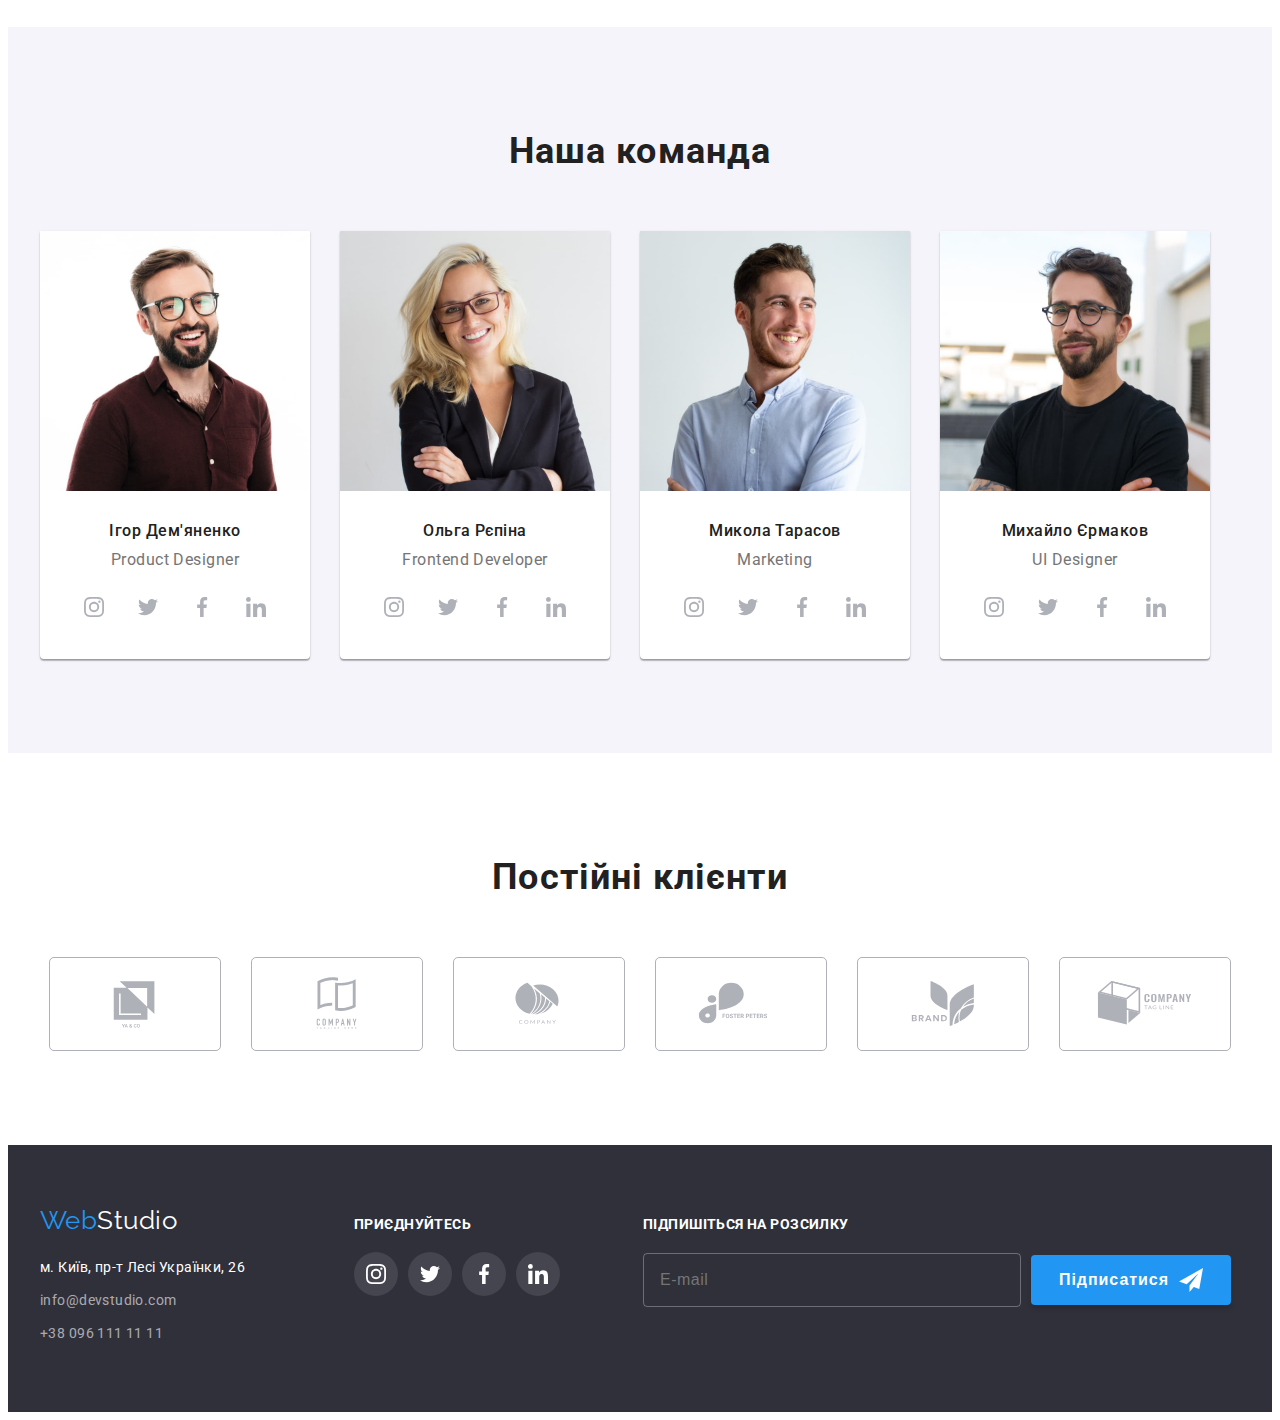
==== commit dec463cc: "homework07" ====
--- a/index.html
+++ b/index.html
@@ -25,37 +25,35 @@
     <header class="heder">
       <div class="container heder__container">
         <!-- Logo -->
-        <div class="bloc">
-          <a href="./index.html" class="logo bloc__logo link">
-            <span class="logo__icon">Web</span>Studio
-          </a>
-        </div>
+        <a href="./index.html" class="logo heder__logo link">
+         <span class="heder__logo-icon">Web</span>Studio
+       </a>
         <!-- Site nav -->
-        <nav class="navigation">
-          <ul class="menu list">
-            <li class="menu__item">
+        <nav class="nav heder__nav">
+          <ul class="nav__list list">
+            <li class="nav__item">
               <a
-                class="menu__link menu__link__line link current"
+                class="nav__link nav__link__line link current"
                 href="./index.html"
                 >Студія</a
               >
             </li>
-            <li class="menu__item">
-              <a class="menu__link" href="./portfolio.html">Портфоліо</a>
-            </li>
-            <li class="menu__item">
-              <a class="menu__link" href="">Контакти</a>
+            <li class="nav__item">
+              <a class="nav__link" href="./portfolio.html">Портфоліо</a>
+            </li>
+            <li class="nav__item">
+              <a class="nav__link" href="">Контакти</a>
             </li>
           </ul>
         </nav>
         <!-- Site contacts -->
-        <ul class="contacts list">
+        <ul class="contacts heder__contacts list">
           <li class="contacts__item">
             <a class="contacts__link link" href="mailto:info@devstudio.com">
               <svg class="contacts__icon" width="16" height="12">
                 <use
                   class="contackts__use"
-                  href="./img-svg/icons.svg#mail.svg"
+                  href="./images/icons.svg#mail.svg"
                 ></use>
               </svg>
               info@devstudio.com
@@ -64,7 +62,7 @@
           <li class="contacts__item">
             <a class="contacts__link link" href="tel:+380961111111">
               <svg class="contacts__icon" width="10" height="16">
-                <use href="./img-svg/icons.svg#phone.svg"></use>
+                <use href="./images/icons.svg#phone.svg"></use>
               </svg>
               +380961111111
             </a>
@@ -77,8 +75,8 @@
       <!-- Hero -->
       <section class="hero hero__overley">
         <div class="container hero__container list">
-          <h1 class="container__title list">Ефективні рішення для вашого бізнесу</h1>
-          <button class="container__button" type="button" data-modal-open>
+          <h1 class="hero__title list">Ефективні рішення для вашого бізнесу</h1>
+          <button class="hero__button" type="button" data-modal-open>
             Замовити послугу
           </button>
         </div>
@@ -87,30 +85,30 @@
       <section class="advantage">
         <div class="container">
           <h2 class="visually-hidden">Переваги</h2>
-          <ul class="container__advantage list">
-            <li class="container__advantage-list icon-antena">
-              <h3 class="container__advantage-title">УВАГА ДО ДЕТАЛЕЙ</h3>
-              <p class="container__advantage-text">
+          <ul class="advantage__list list">
+            <li class="advantage__item icon-antena">
+              <h3 class="advantage__title">УВАГА ДО ДЕТАЛЕЙ</h3>
+              <p class="advantage__text">
                 Ідейні міркування, і навіть початок повсякденної роботи з
                 формування позиції.
               </p>
             </li>
-            <li class="container__advantage-list icon-clock">
-              <h3 class="container__advantage_-itle">ПУНКТУАЛЬНІСТЬ</h3>
-              <p class="container__advantage-text">
+            <li class="advantage__item icon-clock">
+              <h3 class="advantage__title">ПУНКТУАЛЬНІСТЬ</h3>
+              <p class="advantage__text">
                 Завдання організації, особливо рамки і місце навчання кадрів
                 тягне у себе.
               </p>
             </li>
-            <li class="container__advantage-list icon-vector">
-              <h3 class="container__advantage-title">ПЛАНУВАННЯ</h3>
-              <p class="container__advantage-text">
+            <li class="advantage__item icon-vector">
+              <h3 class="advantage__title">ПЛАНУВАННЯ</h3>
+              <p class="advantage__text">
                 Так само консультація з широким активом значною мірою зумовлює.
               </p>
             </li>
-            <li class="container__advantage-list icon-astronaut">
-              <h3 class="container__advantage-title">СУЧАСНІ ТЕХНОЛОГІЇ</h3>
-              <p class="container__advantage-text">
+            <li class="advantage__item icon-astronaut">
+              <h3 class="advantage__title">СУЧАСНІ ТЕХНОЛОГІЇ</h3>
+              <p class="advantage__text">
                 Значимість цих проблем настільки очевидна, що реалізація
                 планових завдань.
               </p>
@@ -121,9 +119,9 @@
       <!-- Work -->
       <section class="work">
         <div class="container ">
-          <h2 class="container__work-title">Чим ми займаємося</h2>
-          <ul class="container__work">
-            <li class="container__work-list list">
+          <h2 class="work__title">Чим ми займаємося</h2>
+          <ul class="work__list">
+            <li class="work__item list">
               <img
                 class="container__work-img"
                 src="./images/work1img.jpeg"
@@ -132,7 +130,7 @@
                 height="294"
               />
             </li>
-            <li class="container__work-list list">
+            <li class="work__item list">
               <img
                 class="container__work-img"
                 src="./images/work2img.jpeg"
@@ -141,7 +139,7 @@
                 height="294"
               />
             </li>
-            <li class="container__work-list list">
+            <li class="work__item list">
               <img
                 class="container__work-img"
                 src="./images/work3img.jpeg"
@@ -174,7 +172,7 @@
                     <a href="" class="team__soc-link link">
                       <svg class="team__soc-icon" width="20" height="20">
                         <use
-                          href="./img-svg/icons.svg#icon-instagram.svg"
+                          href="./images/icons.svg#icon-instagram.svg"
                         ></use>
                       </svg>
                     </a>
@@ -182,21 +180,21 @@
                   <li class="team__soc-item">
                     <a href="" class="team__soc-link list">
                       <svg class="team__soc-icon" width="20" height="20">
-                        <use href="./img-svg/icons.svg#icon-twitter.svg"></use>
-                      </svg>
-                    </a>
-                  </li>
-                  <li class="team__soc-item">
-                    <a href="" class="team__soc-link list">
-                      <svg class="team__soc-icon" width="20" height="20">
-                        <use href="./img-svg/icons.svg#icon-facebook.svg"></use>
-                      </svg>
-                    </a>
-                  </li>
-                  <li class="team__soc-item">
-                    <a href="" class="team__soc-link list">
-                      <svg class="team__soc-icon" width="20" height="20">
-                        <use href="./img-svg/icons.svg#icon-linkedin.svg"></use>
+                        <use href="./images/icons.svg#icon-twitter.svg"></use>
+                      </svg>
+                    </a>
+                  </li>
+                  <li class="team__soc-item">
+                    <a href="" class="team__soc-link list">
+                      <svg class="team__soc-icon" width="20" height="20">
+                        <use href="./images/icons.svg#icon-facebook.svg"></use>
+                      </svg>
+                    </a>
+                  </li>
+                  <li class="team__soc-item">
+                    <a href="" class="team__soc-link list">
+                      <svg class="team__soc-icon" width="20" height="20">
+                        <use href="./images/icons.svg#icon-linkedin.svg"></use>
                       </svg>
                     </a>
                   </li>
@@ -219,7 +217,7 @@
                     <a href="" class="team__soc-link list">
                       <svg class="team__soc-icon" width="20" height="20">
                         <use
-                          href="./img-svg/icons.svg#icon-instagram.svg"
+                          href="./images/icons.svg#icon-instagram.svg"
                         ></use>
                       </svg>
                     </a>
@@ -227,21 +225,21 @@
                   <li class="team__soc-item">
                     <a href="" class="team__soc-link list">
                       <svg class="team__soc-icon" width="20" height="20">
-                        <use href="./img-svg/icons.svg#icon-twitter.svg"></use>
-                      </svg>
-                    </a>
-                  </li>
-                  <li class="team__soc-item">
-                    <a href="" class="team__soc-link list">
-                      <svg class="team__soc-icon" width="20" height="20">
-                        <use href="./img-svg/icons.svg#icon-facebook.svg"></use>
-                      </svg>
-                    </a>
-                  </li>
-                  <li class="team__soc-item">
-                    <a href="" class="team__soc-link list">
-                      <svg class="team__soc-icon" width="20" height="20">
-                        <use href="./img-svg/icons.svg#icon-linkedin.svg"></use>
+                        <use href="./images/icons.svg#icon-twitter.svg"></use>
+                      </svg>
+                    </a>
+                  </li>
+                  <li class="team__soc-item">
+                    <a href="" class="team__soc-link list">
+                      <svg class="team__soc-icon" width="20" height="20">
+                        <use href="./images/icons.svg#icon-facebook.svg"></use>
+                      </svg>
+                    </a>
+                  </li>
+                  <li class="team__soc-item">
+                    <a href="" class="team__soc-link list">
+                      <svg class="team__soc-icon" width="20" height="20">
+                        <use href="./images/icons.svg#icon-linkedin.svg"></use>
                       </svg>
                     </a>
                   </li>
@@ -264,7 +262,7 @@
                     <a href="" class="team__soc-link list">
                       <svg class="team__soc-icon" width="20" height="20">
                         <use
-                          href="./img-svg/icons.svg#icon-instagram.svg"
+                          href="./images/icons.svg#icon-instagram.svg"
                         ></use>
                       </svg>
                     </a>
@@ -272,21 +270,21 @@
                   <li class="team__soc-item">
                     <a href="" class="team__soc-link list">
                       <svg class="team__soc-icon" width="20" height="20">
-                        <use href="./img-svg/icons.svg#icon-twitter.svg"></use>
-                      </svg>
-                    </a>
-                  </li>
-                  <li class="team__soc-item">
-                    <a href="" class="team__soc-link list">
-                      <svg class="team__soc-icon" width="20" height="20">
-                        <use href="./img-svg/icons.svg#icon-facebook.svg"></use>
-                      </svg>
-                    </a>
-                  </li>
-                  <li class="team__soc-item">
-                    <a href="" class="team__soc-link list">
-                      <svg class="team__soc-icon" width="20" height="20">
-                        <use href="./img-svg/icons.svg#icon-linkedin.svg"></use>
+                        <use href="./images/icons.svg#icon-twitter.svg"></use>
+                      </svg>
+                    </a>
+                  </li>
+                  <li class="team__soc-item">
+                    <a href="" class="team__soc-link list">
+                      <svg class="team__soc-icon" width="20" height="20">
+                        <use href="./images/icons.svg#icon-facebook.svg"></use>
+                      </svg>
+                    </a>
+                  </li>
+                  <li class="team__soc-item">
+                    <a href="" class="team__soc-link list">
+                      <svg class="team__soc-icon" width="20" height="20">
+                        <use href="./images/icons.svg#icon-linkedin.svg"></use>
                       </svg>
                     </a>
                   </li>
@@ -309,7 +307,7 @@
                     <a href="" class="team__soc-link list">
                       <svg class="team__soc-icon" width="20" height="20">
                         <use
-                          href="./img-svg/icons.svg#icon-instagram.svg"
+                          href="./images/icons.svg#icon-instagram.svg"
                         ></use>
                       </svg>
                     </a>
@@ -317,21 +315,21 @@
                   <li class="team__soc-item">
                     <a href="" class="team__soc-link list">
                       <svg class="team__soc-icon" width="20" height="20">
-                        <use href="./img-svg/icons.svg#icon-twitter.svg"></use>
-                      </svg>
-                    </a>
-                  </li>
-                  <li class="team__soc-item">
-                    <a href="" class="team__soc-link list">
-                      <svg class="team__soc-icon" width="20" height="20">
-                        <use href="./img-svg/icons.svg#icon-facebook.svg"></use>
-                      </svg>
-                    </a>
-                  </li>
-                  <li class="team__soc-item">
-                    <a href="" class="team__soc-link list">
-                      <svg class="team__soc-icon" width="20" height="20">
-                        <use href="./img-svg/icons.svg#icon-linkedin.svg"></use>
+                        <use href="./images/icons.svg#icon-twitter.svg"></use>
+                      </svg>
+                    </a>
+                  </li>
+                  <li class="team__soc-item">
+                    <a href="" class="team__soc-link list">
+                      <svg class="team__soc-icon" width="20" height="20">
+                        <use href="./images/icons.svg#icon-facebook.svg"></use>
+                      </svg>
+                    </a>
+                  </li>
+                  <li class="team__soc-item">
+                    <a href="" class="team__soc-link list">
+                      <svg class="team__soc-icon" width="20" height="20">
+                        <use href="./images/icons.svg#icon-linkedin.svg"></use>
                       </svg>
                     </a>
                   </li>
@@ -349,42 +347,42 @@
             <li class="company__item">
               <a href="" class="company__link">
                 <svg class="company__icon" width="106" height="60">
-                  <use href="./img-svg/icons.svg#company1.svg"></use>
+                  <use href="./images/icons.svg#company1.svg"></use>
                 </svg>
               </a>
             </li>
             <li class="company__item">
               <a href="" class="company__link">
                 <svg class="company__icon" width="106" height="60">
-                  <use href="./img-svg/icons.svg#company2.svg"></use>
+                  <use href="./images/icons.svg#company2.svg"></use>
                 </svg>
               </a>
             </li>
             <li class="company__item">
               <a href="" class="company__link">
                 <svg class="company__icon" width="106" height="60">
-                  <use href="./img-svg/icons.svg#company3.svg"></use>
+                  <use href="./images/icons.svg#company3.svg"></use>
                 </svg>
               </a>
             </li>
             <li class="company__item">
               <a href="" class="company__link">
                 <svg class="company__icon" width="106" height="60">
-                  <use href="./img-svg/icons.svg#company4.svg"></use>
+                  <use href="./images/icons.svg#company4.svg"></use>
                 </svg>
               </a>
             </li>
             <li class="company__item">
               <a href="" class="company__link">
                 <svg class="company__icon" width="106" height="60">
-                  <use href="./img-svg/icons.svg#company5.svg"></use>
+                  <use href="./images/icons.svg#company5.svg"></use>
                 </svg>
               </a>
             </li>
             <li class="company__item">
               <a href="" class="company__link">
                 <svg class="company__icon" width="106" height="60">
-                  <use href="./img-svg/icons.svg#company6.svg"></use>
+                  <use href="./images/icons.svg#company6.svg"></use>
                 </svg>
               </a>
             </li>
@@ -400,7 +398,7 @@
             <a href="./index.html" class="footer__logo link">
               <span class="footer__logo-web">Web</span>Studio
             </a>
-            <address class="address">
+            <address class="address footer__address">
               <ul class="address__list list">
                 <li class="address__item">
                   <a
@@ -424,41 +422,41 @@
               </ul>
             </address>
           </div>
-          <div class="soc">
+          <div class="soc footer__soc">
             <p class="soc__title">Приєднуйтесь</p>
             <ul class="soc__list">
               <li class="soc__item">
                 <a href="" class="soc__link list">
                   <svg class="soc__icon" width="20" height="20">
-                    <use href="./img-svg/icons.svg#icon-instagram.svg"></use>
+                    <use href="./images/icons.svg#icon-instagram.svg"></use>
                   </svg>
                 </a>
               </li>
               <li class="soc__item">
                 <a href="" class="soc__link list">
                   <svg class="soc__icon" width="20" height="20">
-                    <use href="./img-svg/icons.svg#icon-twitter.svg"></use>
+                    <use href="./images/icons.svg#icon-twitter.svg"></use>
                   </svg>
                 </a>
               </li>
               <li class="soc__item">
                 <a href="" class="soc__link list">
                   <svg class="soc__icon" width="20" height="20">
-                    <use href="./img-svg/icons.svg#icon-facebook.svg"></use>
+                    <use href="./images/icons.svg#icon-facebook.svg"></use>
                   </svg>
                 </a>
               </li>
               <li class="soc__item">
                 <a href="" class="soc__link list">
                   <svg class="soc__icon" width="20" height="20">
-                    <use href="./img-svg/icons.svg#icon-linkedin.svg"></use>
+                    <use href="./images/icons.svg#icon-linkedin.svg"></use>
                   </svg>
                 </a>
               </li>
             </ul>
           </div>
           <!-- subscription -->
-          <div class="subscription">
+          <div class="subscription footer__subscription ">
             <p class="subscription__text">Підпишіться на розсилку</p>
             <form class="subscription__form">
               <input
@@ -470,7 +468,7 @@
               <button class="subscription__btn">
                 Підписатися
                 <svg class="subscription__svg">
-                  <use href="./img-svg/icons.svg#icon-send"></use>
+                  <use href="./images/icons.svg#icon-send"></use>
                 </svg>
               </button>
             </form>
@@ -483,7 +481,7 @@
       <div class="modal">
         <button type="button" class="modal__close" data-modal-close>
           <svg class="modal__close-icon" width="18" height="18">
-            <use href="./img-svg/icons.svg#symbol-defs.svg"></use>
+            <use href="./images/icons.svg#symbol-defs.svg"></use>
           </svg>
         </button>
         <p class="modal__title">Залиште свої дані, ми вам передзвонимо</p>
@@ -498,7 +496,7 @@
               id="user-name"
             />
             <svg class="modal__input-icon" width="18px" height="18">
-              <use href="./img-svg/icons.svg#icon-person.svg"></use>
+              <use href="./images/icons.svg#icon-person.svg"></use>
             </svg>
           </div>
           <label for="user-tell" class="modal__label"
@@ -513,7 +511,7 @@
               id="user-tell"
             />
             <svg class="modal__input-icon" width="18px" height="18">
-              <use href="./img-svg/icons.svg#icon-phone.svg"></use>
+              <use href="./images/icons.svg#icon-phone.svg"></use>
             </svg>
           </div>
           <label for="user-email" class="modal__label"><span>Пошта</span></label>
@@ -526,7 +524,7 @@
               id="user-email"
             />
             <svg class="modal__input-icon" width="18" height="18">
-              <use href="./img-svg/icons.svg#icon-email.svg"></use>
+              <use href="./images/icons.svg#icon-email.svg"></use>
             </svg>
           </div>
           <div class="modal-field">
@@ -550,7 +548,7 @@
             <label for="privacy" class="modal__check-text">
               <span>
                 <svg class="modal__check-icon" width="16" height="15">
-                  <use href="./img-svg/icons.svg#icon-check"></use>
+                  <use href="./images/icons.svg#icon-check"></use>
                 </svg>
               </span>
               <div>
--- a/css/main.min.css
+++ b/css/main.min.css
@@ -1 +1 @@
-:root{--primary-text-color: #212121;--title-text-color: #757575;--accent-color: #2196f3;--white-color: #ffffff;--team-color: #f5f4fa;--secondary-background-color: #2f303a;--footer-text-color: rgba(255, 255, 255, 0.6);--button-color: #188ce8;--portfolio-bgr-color: #f5f5f5;--border-color: #afb1b8;--background-color-hero: #c4c4c4}body{background-color:var(--white-color);color:var(--primary-text-color);font-family:"Roboto",sans-serif;letter-spacing:.03em}img{max-width:100%;display:block}h1,h2,h3,h4,p,a{margin:0px;padding:0px;text-decoration:none}.list{list-style:none;padding:0;margin:0}.link{text-decoration:none}.visually-hidden{position:absolute;white-space:nowrap;width:1px;height:1px;overflow:hidden;border:0;padding:0;clip:rect(0 0 0 0);-webkit-clip-path:inset(50%);clip-path:inset(50%);margin:0}.container{margin-left:auto;margin-right:auto;padding-left:15px;padding-right:15px;width:1200px}.heder{border-bottom:1px solid #ececec}.heder__container{display:flex;align-items:center}.bloc{margin-right:92px}.bloc__logo{display:block;padding-top:24px;padding-bottom:25px;color:var(--primary-text-color);font-family:"Raleway",sans-serif;font-size:26px;line-height:1.19}.logo__icon{color:var(--accent-color)}.menu{display:flex;padding:0px}.menu .menu__item+.menu__item{margin-left:50px;display:block}.menu .menu__item+.menu__item:last-child{margin-right:0}.menu__item{position:relative;display:block}.menu__item .menu__link__line{color:var(--accent-color)}.menu__link__line::after{display:block;position:absolute;content:"";bottom:-1px;width:100%;height:4px;background-color:var(--accent-color);border-radius:2px}.menu .menu__link{display:block;color:var(--primary-text-color);font-weight:500;font-size:14px;line-height:1.14;letter-spacing:.02em;padding-top:32px;padding-bottom:32px;transition:color 250ms cubic-bezier(0.4, 0, 0.2, 1)}.menu .menu__link:hover,.menu .menu__link:focus{color:var(--accent-color)}.menu .link.current{color:var(--accent-color)}.contacts{margin-left:308px;display:flex;align-items:center;gap:30px}.contacts__link{font-weight:500;line-height:1.14;font-size:14px;letter-spacing:.02em;color:var(--title-text-color);display:flex;align-items:center;padding-top:32px;padding-bottom:32px;transition:color 250ms cubic-bezier(0.4, 0, 0.2, 1)}.contacts__link:hover,.contacts__link:focus{color:var(--accent-color);transition:color 250ms cubic-bezier(0.4, 0, 0.2, 1)}.contacts__icon{margin-right:8px;fill:currentColor}.contackts__use{transition:fill 250ms cubic-bezier(0.4, 0, 0.2, 1)}.hero{background-color:var(--background-color-hero);text-align:center;padding-top:200px;padding-bottom:200px}.hero__overley{max-width:1600px;margin-left:auto;margin-right:auto;background-image:linear-gradient(to right, rgba(47, 48, 58, 0.4), rgba(47, 48, 58, 0.4)),url(../images/hero.img.jpeg)}.hero__container{text-align:center}.container__title{color:var(--white-color);font-weight:900;font-size:44px;line-height:1.36;text-align:center;letter-spacing:.06em;text-transform:uppercase;margin-top:0;margin-right:auto;margin-left:auto;margin-bottom:30px;max-width:696px}.container__button{background-color:var(--accent-color);color:var(--white-color);box-shadow:0px 4px 4px rgba(0,0,0,.15);font-family:inherit;font-weight:700;font-size:16px;line-height:1.88;letter-spacing:.06em;border-radius:4px;cursor:pointer;text-transform:initial;padding:10px 32px;min-width:216px;border-color:rgba(0,0,0,0);transition:background-color 250ms cubic-bezier(0.4, 0, 0.2, 1)}.container__button:hover,.container__button:focus{background-color:var(--button-color)}.advantage{padding-top:94px;padding-bottom:94px}.container__advantage{display:flex}.container__advantage-list{flex-basis:270px;text-align:left}.container__advantage .container__advantage-list+.container__advantage-list{margin-left:30px}.container__advantage-list::before{display:block;content:"";height:120px;margin-bottom:30px;border-radius:4px;background-color:#f5f4fa;background-size:70px;background-repeat:no-repeat;background-position:center}.icon-antena::before{background-image:url(../images/antenna\ .svg)}.icon-clock::before{background-image:url(../images/clock\ .svg)}.icon-vector::before{background-image:url(../images/Vector.svg)}.icon-astronaut::before{background-image:url(../images/astronaut\ .svg)}.container__advantage-title{color:var(--primary-text-color);font-weight:700;font-size:14px;line-height:1.14;letter-spacing:.03em;text-transform:uppercase;margin-top:0;margin-bottom:10px}.container__advantage-text{color:var(--title-text-color);font-size:14px;line-height:1.71;letter-spacing:.03em;margin-top:0;margin-bottom:0}.work{padding-bottom:94px}.container__work-title{color:var(--primary-text-color);font-weight:700;font-size:36px;line-height:1.67;text-align:center;letter-spacing:.03em;margin-top:0;margin-bottom:50px}.container__work{margin-top:0;margin-bottom:0;padding-left:0;display:flex;flex-wrap:wrap}.container__work-list{margin-right:30px}.container__work-list:nth-child(3n){margin-right:0}.team{background-color:var(--team-color);padding-top:94px;padding-bottom:94px}.team__title{color:var(--primary-text-color);font-weight:700;font-size:36px;line-height:1.67;text-align:center;letter-spacing:.03em;margin-top:0px;margin-bottom:50px}.team__list{margin-top:0;margin-bottom:0;display:flex;flex-wrap:wrap}.team__list-hero{background-color:var(--white-color);box-shadow:0px 1px 3px rgba(0,0,0,.12),0px 1px 1px rgba(0,0,0,.14),0px 2px 1px rgba(0,0,0,.2);border-radius:0px 0px 4px 4px}.team__list-hero:not(:last-child){margin-right:30px}.team__item{padding-top:30px;padding-bottom:30px}.team___hero{color:var(--primary-text-color);font-weight:500;font-size:16px;line-height:1.19;letter-spacing:.03em;margin-top:0px;margin-bottom:10px;text-align:center}.team__text{color:var(--title-text-color);font-size:16px;line-height:1.19;margin-top:0;margin-bottom:0;text-align:center}.team__soc-list{display:flex;justify-content:center;margin-top:16px;gap:10px}.team__soc-link{width:44px;height:44px;display:flex;justify-content:center;align-items:center;border-radius:50%;transition:background-color 250ms cubic-bezier(0.4, 0, 0.2, 1)}.team__soc-link:hover,.team__soc-link:focus{background-color:var(--accent-color)}.team__soc-icon{fill:#afb1b8;transition:fill 250ms cubic-bezier(0.4, 0, 0.2, 1)}.team-soc-link:hover .team__soc-icon,.team-soc-link:focus .team__soc-icon{fill:#fff}.company{padding-top:94px;padding-bottom:94px}.company__title{color:var(--primary-text-color);font-weight:700;font-size:36px;line-height:1.67;text-align:center;letter-spacing:.03em;margin-top:0px;margin-bottom:50px}.company__list{display:flex;justify-content:center;gap:30px}.company__link{width:106px;height:60px;display:inline-flex;justify-content:center;align-items:center;width:170px;height:92px;border:1px solid var(--border-color);border-radius:5px;transition:border-color 250ms cubic-bezier(0.4, 0, 0.2, 1)}.company__link:hover,.company__link:focus{border-color:var(--accent-color)}.company__icon{fill:#afb1b8;transition:fill 250ms cubic-bezier(0.4, 0, 0.2, 1)}.company-link:hover .company__icon,.company-link:focus .company__icon{fill:var(--accent-color)}.filter{display:flex;justify-content:center}.filter .filter__item+.filter__item{margin-left:8px}.filter__button{background-color:var(--team-color);color:var(--primary-text-color);font-family:inherit;font-weight:500;font-size:16px;line-height:1.62;letter-spacing:.03em;cursor:pointer;text-transform:initial;border-radius:4px;border-color:rgba(0,0,0,0);padding-left:22px;padding-top:6px;padding-right:22px;padding-bottom:6px;transition:background-color 250ms cubic-bezier(0.4, 0, 0.2, 1);transition:color 250ms cubic-bezier(0.4, 0, 0.2, 1)}.filter__button:hover,.filter__button:focus{background-color:var(--accent-color);color:var(--white-color)}.everyone{padding-left:25px;padding-top:6px;padding-right:25px;padding-bottom:6px}.gallery-section{padding-top:94px;padding-bottom:94px}.visually-hidden{white-space:nowrap;width:1px;height:1px;overflow:hidden;border:0;padding:0;clip:rect(0 0 0 0);-webkit-clip-path:inset(50%);clip-path:inset(50%);margin:-1px}.gallery{margin-top:50px;display:flex;flex-wrap:wrap}.gallery__item{margin-right:30px;margin-bottom:30px;text-align:left}.gallery__item:nth-child(3n){margin-right:0}.gallery__item:nth-last-child(-n+3){margin-bottom:0}.gallery__link{display:block;transition:box-shadow 250ms cubic-bezier(0.4, 0, 0.2, 1)}.gallery__link:hover,.gallery__link:focus{box-shadow:0px 1px 1px rgba(0,0,0,.12),0px 4px 4px rgba(0,0,0,.06),1px 4px 6px rgba(0,0,0,.16)}.galery__list{overflow:hidden;position:relative}.gallery__content{position:absolute;top:0;left:0;width:100%;height:100%;padding:63px 24px;font-weight:400;font-size:18px;line-height:28px;letter-spacing:.03em;color:#fff;background:rgba(33,150,243,.9);transform:translateY(100%);transition:transform 250ms cubic-bezier(0.4, 0, 0.2, 1)}.gallery__link:focus .gallery__content,.gallery__link:hover .gallery__content{transform:translateY(0)}.gallery__bloc{padding-top:20px;padding-bottom:20px;padding-left:24px;padding-right:24px;border-left:1px solid #ececec;border-right:1px solid #ececec;border-bottom:1px solid #ececec}.gallery__title{font-weight:700;font-size:18px;line-height:2;letter-spacing:.06em;color:var(--primary-text-color);margin-bottom:4px}.gallery__text{font-size:16px;line-height:1.88;letter-spacing:.03em;color:var(--title-text-color)}.footer{background-color:var(--secondary-background-color);padding-top:60px;padding-bottom:60px}.footer__container{margin-left:auto;margin-right:auto;padding-left:15px;padding-right:15px;width:1200px;gap:70px}.footer__contact{gap:83px;display:flex;margin:0;padding:0;align-items:baseline}.footer__address{flex-direction:column;width:231px;height:136px;margin:0;padding:0}.footer__logo{color:var(--white-color);font-family:"Raleway",sans-serif;font-size:26px;line-height:1.19;display:inline-block;padding-top:0;padding-bottom:0;margin-bottom:20px}.footer__logo-web{color:var(--accent-color);font-family:"Raleway",sans-serif;font-size:26px;line-height:1.19}.address{width:231px;margin:0;padding:0;display:block}.address__link{color:var(--white-color);font-style:normal;font-size:14px;line-height:1.71;letter-spacing:.03em;padding-top:0;padding-bottom:0;display:inline-block}.address__link:hover,.address__link:focus{color:var(--accent-color)}.address__item{margin-bottom:9px}.address__list .address__item{margin-bottom:9px}.address__list .address__list .address__item:last-child{margin-bottom:0}.address__link-contacts{color:var(--footer-text-color);font-style:normal;font-size:14px;line-height:1.71;letter-spacing:.03em;padding-top:0;padding-bottom:0}.address__link-contacts:hover,.address__link-contacts:focus{color:var(--accent-color)}.soc{display:block;width:206px;height:136px}.soc__title{font-weight:700;font-size:14px;line-height:16px;text-align:center;letter-spacing:.03em;text-transform:uppercase;color:#fff;margin-bottom:20px;margin:0;padding:0;height:16px;width:116px;margin-bottom:20px}.soc__list{display:flex;gap:10px;margin:0;padding:0}.soc__item{display:flex;border-radius:50%}.soc__link{display:flex;justify-content:center;align-items:center;width:44px;height:44px;border-radius:50%;background-color:rgba(255,255,255,.1);transition:background-color 250ms cubic-bezier(0.4, 0, 0.2, 1)}.soc__link:hover,.soc__link:focus{background-color:var(--accent-color)}.soc__icon{fill:#fff;transition:background-color 250ms cubic-bezier(0.4, 0, 0.2, 1)}.subscription__text{font-size:14px;line-height:1.14;letter-spacing:.03em;text-transform:uppercase;color:#fff;display:block;margin-bottom:20px}.subscription__form{display:flex;align-items:center}.subscription__input{width:358px;height:50px;border:1px solid rgba(255,255,255,.3);background:inherit;border-radius:4px;outline:none;color:var(--white-color);padding-left:16px;font-weight:400;font-size:16px;line-height:1.25;display:flex;align-items:center;letter-spacing:.03em;color:rgba(255,255,255,.6)}.subscription__btn{display:flex;align-items:center;justify-content:center;margin-left:10px;background-color:#2196f3;width:200px;height:50px;box-shadow:0px 4px 4px rgba(0,0,0,.15);border-radius:4px;border:none;font-weight:700;font-size:16px;line-height:1.88;display:flex;align-items:center;text-align:center;letter-spacing:.06em;color:#fff}.subscription__svg{width:24px;height:24px;margin-left:10px;fill:var(--white-color)}.backdrop{position:fixed;top:0;left:0;width:100%;height:100%;background-color:rgba(0,0,0,.2);opacity:1;transition:opacity 250ms cubic-bezier(0.4, 0, 0.2, 1),visibility 250ms cubic-bezier(0.4, 0, 0.2, 1)}.is-hidden{opacity:0;pointer-events:none}.modal{position:absolute;top:50%;left:50%;min-width:521px;padding:40px;background-color:#fff;transform:translate(-50%, -50%);transition:transform 250ms cubic-bezier(0.4, 0, 0.2 1);box-shadow:0px 1px 3px rgba(0,0,0,.12),0px 1px 1px rgba(0,0,0,.14),0px 2px 1px rgba(0,0,0,.2);border-radius:4px}.modal__close{position:absolute;display:flex;align-items:center;justify-content:center;width:30px;height:30px;top:10px;right:10px;border-radius:50%;border:1px solid rgba(0,0,0,.1);background-color:#fff;cursor:pointer}.modal__close:hover,.modal__close:focus{fill:var(--accent-color)}.modal__close-icon{position:absolute;width:18px;height:18px;fill:#000;transition:fill 250ms cubic-bezier(0.4, 0, 0.2, 1)}.modal__close-icon:hover,.modal__close-icon:focus{fill:var(--accent-color)}.modal__title{font-family:"Roboto";font-style:normal;font-weight:700;font-size:20px;line-height:1.15;text-align:center;letter-spacing:.03em;margin-bottom:12px}.modal__label{font-weight:400;font-size:12px;line-height:1.16;letter-spacing:.01em;color:#757575;margin-bottom:4px;display:block}.modal__wrap{position:relative;margin-bottom:10px}.modal__input{width:100%;height:40px;border:1px solid rgba(33,33,33,.2);border-radius:4px;padding:0;padding-left:42px;outline:rgba(0,0,0,0)}.modal__input:focus{border-color:var(--accent-color)}.modal__input:focus+.modal-input-icon{fill:var(--accent-color)}.modal__input-icon{position:absolute;left:0%;left:12px;top:50%;transform:translateY(-50%)}.modal__comment{box-sizing:border-box;width:448px;height:120px;border:1px solid rgba(33,33,33,.2);border-radius:4px;resize:none;padding-left:16px;padding-top:10px;padding-bottom:0;padding-right:0;display:block}.modal__comment::-moz-placeholder{font-size:12px;line-height:1.6;letter-spacing:.01em;color:rgba(117,117,117,.5)}.modal__comment:-ms-input-placeholder{font-size:12px;line-height:1.6;letter-spacing:.01em;color:rgba(117,117,117,.5)}.modal__comment::placeholder{font-size:12px;line-height:1.6;letter-spacing:.01em;color:rgba(117,117,117,.5)}.modal__comment::-moz-placeholder:focus{border-color:var(--accent-color)}.modal__comment:-ms-input-placeholder:focus{border-color:var(--accent-color)}.modal__comment::placeholder:focus{border-color:var(--accent-color)}.modal__chek{justify-content:center;display:flex;margin-top:10px;margin-bottom:30px}.modal__check-text{font-size:14px;line-height:1.71;letter-spacing:.03em;color:#757575;display:flex;align-items:center}.modal__check-text span{width:16px;height:15px;border:2px solid #212121;border-radius:2px;margin-right:7px;display:flex;align-items:center;justify-content:center;fill:rgba(0,0,0,0)}.modal__input-check:checked+.modal__check-text span{background-color:var(--accent-color);border-color:rgba(0,0,0,0);fill:var(--white-color)}.modal__input-check:focus+.modal__check-text span{border-color:var(--accent-color)}.modal__check-link{font-weight:400;font-size:14px;line-height:1.71;letter-spacing:.03em;-webkit-text-decoration-line:underline;text-decoration-line:underline;color:#2196f3}.modal__button{display:block;margin:auto;cursor:pointer;background:#188ce8;box-shadow:0px 4px 4px rgba(0,0,0,.15);border-radius:4px;color:#fff;padding-top:10px;padding-bottom:10px;padding-left:52px;padding-right:52px;border:none;font-weight:700;font-size:16px;line-height:1.88;display:flex;align-items:center;text-align:center;letter-spacing:.06em;color:#fff}/*# sourceMappingURL=main.min.css.map */+:root{--primary-text-color: #212121;--title-text-color: #757575;--accent-color: #2196f3;--white-color: #ffffff;--team-color: #f5f4fa;--secondary-background-color: #2f303a;--footer-text-color: rgba(255, 255, 255, 0.6);--button-color: #188ce8;--portfolio-bgr-color: #f5f5f5;--border-color: #afb1b8;--background-color-hero: #c4c4c4}body{background-color:var(--white-color);color:var(--primary-text-color);font-family:"Roboto",sans-serif;letter-spacing:.03em}img{max-width:100%;display:block}h1,h2,h3,h4,p,a{margin:0px;padding:0px;text-decoration:none}.list{list-style:none;padding:0;margin:0}.link{text-decoration:none}.visually-hidden{position:absolute;white-space:nowrap;width:1px;height:1px;overflow:hidden;border:0;padding:0;clip:rect(0 0 0 0);-webkit-clip-path:inset(50%);clip-path:inset(50%);margin:0}.container{margin-left:auto;margin-right:auto;padding-left:15px;padding-right:15px;width:1200px}.heder{border-bottom:1px solid #ececec}.heder__container{display:flex;align-items:center}.heder__logo{display:block;padding-top:24px;padding-bottom:25px;margin-right:92px;color:var(--primary-text-color);font-family:"Raleway",sans-serif;font-size:26px;line-height:1.19}.heder__logo-icon{color:var(--accent-color)}.nav__list{display:flex;padding:0px}.nav__list .nav__item+.nav__item{margin-left:50px;display:block}.nav__list .nav__item+.nav__item:last-child{margin-right:0}.nav__item{position:relative;display:block}.nav__item .nav__link__line{color:var(--accent-color)}.nav__link__line::after{display:block;position:absolute;content:"";bottom:-1px;width:100%;height:4px;background-color:var(--accent-color);border-radius:2px}.nav__list .nav__link{display:block;color:var(--primary-text-color);font-weight:500;font-size:14px;line-height:1.14;letter-spacing:.02em;padding-top:32px;padding-bottom:32px;transition:color 250ms cubic-bezier(0.4, 0, 0.2, 1)}.nav__list .nav__link:hover,.nav__list .nav__link:focus{color:var(--accent-color)}.nav__list .link.current{color:var(--accent-color)}.contacts{margin-left:308px;display:flex;align-items:center;gap:30px}.contacts__link{font-weight:500;line-height:1.14;font-size:14px;letter-spacing:.02em;color:var(--title-text-color);display:flex;align-items:center;padding-top:32px;padding-bottom:32px;transition:color 250ms cubic-bezier(0.4, 0, 0.2, 1)}.contacts__link:hover,.contacts__link:focus{color:var(--accent-color);transition:color 250ms cubic-bezier(0.4, 0, 0.2, 1)}.contacts__icon{margin-right:8px;fill:currentColor}.contackts__use{transition:fill 250ms cubic-bezier(0.4, 0, 0.2, 1)}.hero{background-color:var(--background-color-hero);text-align:center;padding-top:200px;padding-bottom:200px}.hero__overley{max-width:1600px;margin-left:auto;margin-right:auto;background-image:linear-gradient(to right, rgba(47, 48, 58, 0.4), rgba(47, 48, 58, 0.4)),url(../images/hero.img.jpeg)}.hero__container{text-align:center}.hero__title{color:var(--white-color);font-weight:900;font-size:44px;line-height:1.36;text-align:center;letter-spacing:.06em;text-transform:uppercase;margin-top:0;margin-right:auto;margin-left:auto;margin-bottom:30px;max-width:696px}.hero__button{background-color:var(--accent-color);color:var(--white-color);box-shadow:0px 4px 4px rgba(0,0,0,.15);font-family:inherit;font-weight:700;font-size:16px;line-height:1.88;letter-spacing:.06em;border-radius:4px;cursor:pointer;text-transform:initial;padding:10px 32px;min-width:216px;border-color:rgba(0,0,0,0);transition:background-color 250ms cubic-bezier(0.4, 0, 0.2, 1)}.hero__button:hover,.hero__button:focus{background-color:var(--button-color)}.advantage{padding-top:94px;padding-bottom:94px}.advantage__list{display:flex}.advantage__item{flex-basis:270px;text-align:left}.advantage .advantage__item+.advantage__item{margin-left:30px}.advantage__item::before{display:block;content:"";height:120px;margin-bottom:30px;border-radius:4px;background-color:#f5f4fa;background-size:70px;background-repeat:no-repeat;background-position:center}.icon-antena::before{background-image:url(../images/antenna\ .svg)}.icon-clock::before{background-image:url(../images/clock\ .svg)}.icon-vector::before{background-image:url(../images/Vector.svg)}.icon-astronaut::before{background-image:url(../images/astronaut\ .svg)}.advantage__title{color:var(--primary-text-color);font-weight:700;font-size:14px;line-height:1.14;letter-spacing:.03em;text-transform:uppercase;margin-top:0;margin-bottom:10px}.advantage__text{color:var(--title-text-color);font-size:14px;line-height:1.71;letter-spacing:.03em;margin-top:0;margin-bottom:0}.work{padding-bottom:94px}.work__title{color:var(--primary-text-color);font-weight:700;font-size:36px;line-height:1.67;text-align:center;letter-spacing:.03em;margin-top:0;margin-bottom:50px}.work__list{margin-top:0;margin-bottom:0;padding-left:0;display:flex;flex-wrap:wrap}.work__item{margin-right:30px}.work__item:nth-child(3n){margin-right:0}.team{background-color:var(--team-color);padding-top:94px;padding-bottom:94px}.team__title{color:var(--primary-text-color);font-weight:700;font-size:36px;line-height:1.67;text-align:center;letter-spacing:.03em;margin-top:0px;margin-bottom:50px}.team__list{margin-top:0;margin-bottom:0;display:flex;flex-wrap:wrap}.team__list-hero{background-color:var(--white-color);box-shadow:0px 1px 3px rgba(0,0,0,.12),0px 1px 1px rgba(0,0,0,.14),0px 2px 1px rgba(0,0,0,.2);border-radius:0px 0px 4px 4px}.team__list-hero:not(:last-child){margin-right:30px}.team__item{padding-top:30px;padding-bottom:30px}.team__hero{color:var(--primary-text-color);font-weight:500;font-size:16px;line-height:1.19;letter-spacing:.03em;margin-top:0px;margin-bottom:10px;text-align:center}.team__text{color:var(--title-text-color);font-size:16px;line-height:1.19;margin-top:0;margin-bottom:0;text-align:center}.team__soc-list{display:flex;justify-content:center;margin-top:16px;gap:10px}.team__soc-link{width:44px;height:44px;display:flex;justify-content:center;align-items:center;border-radius:50%;transition:background-color 250ms cubic-bezier(0.4, 0, 0.2, 1)}.team__soc-link:hover,.team__soc-link:focus{background-color:var(--accent-color)}.team__soc-icon{fill:#afb1b8;transition:fill 250ms cubic-bezier(0.4, 0, 0.2, 1)}.team__soc-link:hover .team__soc-icon,.team__soc-link:focus .team__soc-icon{fill:#fff}.company{padding-top:94px;padding-bottom:94px}.company__title{color:var(--primary-text-color);font-weight:700;font-size:36px;line-height:1.67;text-align:center;letter-spacing:.03em;margin-top:0px;margin-bottom:50px}.company__list{display:flex;justify-content:center;gap:30px}.company__link{width:106px;height:60px;display:inline-flex;justify-content:center;align-items:center;width:170px;height:92px;border:1px solid var(--border-color);border-radius:5px;transition:border-color 250ms cubic-bezier(0.4, 0, 0.2, 1)}.company__link:hover,.company__link:focus{border-color:var(--accent-color)}.company__icon{fill:#afb1b8;transition:fill 250ms cubic-bezier(0.4, 0, 0.2, 1)}.company__link:hover .company__icon,.company__link:focus .company__icon{fill:var(--accent-color)}.filter{display:flex;justify-content:center}.filter .filter__item+.filter__item{margin-left:8px}.filter__button{background-color:var(--team-color);color:var(--primary-text-color);font-family:inherit;font-weight:500;font-size:16px;line-height:1.62;letter-spacing:.03em;cursor:pointer;text-transform:initial;border-radius:4px;border-color:rgba(0,0,0,0);padding-left:22px;padding-top:6px;padding-right:22px;padding-bottom:6px;transition:background-color 250ms cubic-bezier(0.4, 0, 0.2, 1);transition:color 250ms cubic-bezier(0.4, 0, 0.2, 1)}.filter__button:hover,.filter__button:focus{background-color:var(--accent-color);color:var(--white-color);box-shadow:0px 3px 1px rgba(0,0,0,.1),0px 1px 2px rgba(0,0,0,.08),0px 2px 2px rgba(0,0,0,.12)}.everyone{padding-left:25px;padding-top:6px;padding-right:25px;padding-bottom:6px}.gallery-section{padding-top:94px;padding-bottom:94px}.visually-hidden{white-space:nowrap;width:1px;height:1px;overflow:hidden;border:0;padding:0;clip:rect(0 0 0 0);-webkit-clip-path:inset(50%);clip-path:inset(50%);margin:-1px}.gallery{margin-top:50px;display:flex;flex-wrap:wrap}.gallery__item{margin-right:30px;margin-bottom:30px;text-align:left}.gallery__item:nth-child(3n){margin-right:0}.gallery__item:nth-last-child(-n+3){margin-bottom:0}.gallery__link{display:block;transition:box-shadow 250ms cubic-bezier(0.4, 0, 0.2, 1)}.gallery__link:hover,.gallery__link:focus{box-shadow:0px 1px 1px rgba(0,0,0,.12),0px 4px 4px rgba(0,0,0,.06),1px 4px 6px rgba(0,0,0,.16)}.galery__list{overflow:hidden;position:relative}.gallery__content{position:absolute;top:0;left:0;width:100%;height:100%;padding:63px 24px;font-weight:400;font-size:18px;line-height:28px;letter-spacing:.03em;color:#fff;background:rgba(33,150,243,.9);transform:translateY(100%);transition:transform 250ms cubic-bezier(0.4, 0, 0.2, 1)}.gallery__link:focus .gallery__content,.gallery__link:hover .gallery__content{transform:translateY(0)}.gallery__bloc{padding-top:20px;padding-bottom:20px;padding-left:24px;padding-right:24px;border-left:1px solid #ececec;border-right:1px solid #ececec;border-bottom:1px solid #ececec}.gallery__title{font-weight:700;font-size:18px;line-height:2;letter-spacing:.06em;color:var(--primary-text-color);margin-bottom:4px}.gallery__text{font-size:16px;line-height:1.88;letter-spacing:.03em;color:var(--title-text-color)}.footer{background-color:var(--secondary-background-color);padding-top:60px;padding-bottom:60px}.footer__container{margin-left:auto;margin-right:auto;padding-left:15px;padding-right:15px;width:1200px;gap:70px}.footer__contact{gap:83px;display:flex;margin:0;padding:0;align-items:baseline}.footer__address{flex-direction:column;width:231px;height:136px;margin:0;padding:0}.footer__logo{color:var(--white-color);font-family:"Raleway",sans-serif;font-size:26px;line-height:1.19;display:inline-block;padding-top:0;padding-bottom:0;margin-bottom:20px}.footer__logo-web{color:var(--accent-color);font-family:"Raleway",sans-serif;font-size:26px;line-height:1.19}.address{width:231px;margin:0;padding:0;display:block}.address__link{color:var(--white-color);font-style:normal;font-size:14px;line-height:1.71;letter-spacing:.03em;padding-top:0;padding-bottom:0;display:inline-block}.address__link:hover,.address__link:focus{color:var(--accent-color)}.address__item{margin-bottom:9px}.address__list .address__item{margin-bottom:9px}.address__list .address__list .address__item:last-child{margin-bottom:0}.address__link-contacts{color:var(--footer-text-color);font-style:normal;font-size:14px;line-height:1.71;letter-spacing:.03em;padding-top:0;padding-bottom:0}.address__link-contacts:hover,.address__link-contacts:focus{color:var(--accent-color)}.soc{display:block;width:206px;height:136px}.soc__title{font-weight:700;font-size:14px;line-height:16px;text-align:center;letter-spacing:.03em;text-transform:uppercase;color:#fff;margin-bottom:20px;margin:0;padding:0;height:16px;width:116px;margin-bottom:20px}.soc__list{display:flex;gap:10px;margin:0;padding:0}.soc__item{display:flex;border-radius:50%}.soc__link{display:flex;justify-content:center;align-items:center;width:44px;height:44px;border-radius:50%;background-color:rgba(255,255,255,.1);transition:background-color 250ms cubic-bezier(0.4, 0, 0.2, 1)}.soc__link:hover,.soc__link:focus{background-color:var(--accent-color)}.soc__icon{fill:#fff;transition:background-color 250ms cubic-bezier(0.4, 0, 0.2, 1)}.subscription__text{font-weight:700;font-size:14px;line-height:1.14;letter-spacing:.03em;text-transform:uppercase;color:#fff;display:block;margin-bottom:20px}.subscription__form{display:flex;align-items:center}.subscription__input{width:358px;height:50px;border:1px solid rgba(255,255,255,.3);background:inherit;border-radius:4px;outline:none;color:var(--white-color);padding-left:16px;font-weight:400;font-size:16px;line-height:1.25;display:flex;align-items:center;letter-spacing:.03em;color:rgba(255,255,255,.6)}.subscription__btn{display:flex;align-items:center;justify-content:center;margin-left:10px;background-color:#2196f3;width:200px;height:50px;box-shadow:0px 4px 4px rgba(0,0,0,.15);border-radius:4px;border:none;font-weight:700;font-size:16px;line-height:1.88;display:flex;align-items:center;text-align:center;letter-spacing:.06em;color:#fff}.subscription__svg{width:24px;height:24px;margin-left:10px;fill:var(--white-color)}.backdrop{position:fixed;top:0;left:0;width:100%;height:100%;background-color:rgba(0,0,0,.2);opacity:1;transition:opacity 250ms cubic-bezier(0.4, 0, 0.2, 1),visibility 250ms cubic-bezier(0.4, 0, 0.2, 1)}.is-hidden{opacity:0;pointer-events:none}.modal{position:absolute;top:50%;left:50%;min-width:521px;padding:40px;background-color:#fff;transform:translate(-50%, -50%);transition:transform 250ms cubic-bezier(0.4, 0, 0.2 1);box-shadow:0px 1px 3px rgba(0,0,0,.12),0px 1px 1px rgba(0,0,0,.14),0px 2px 1px rgba(0,0,0,.2);border-radius:4px}.modal__close{position:absolute;display:flex;align-items:center;justify-content:center;width:30px;height:30px;top:10px;right:10px;border-radius:50%;border:1px solid rgba(0,0,0,.1);background-color:#fff;cursor:pointer}.modal__close:hover,.modal__close:focus{fill:var(--accent-color)}.modal__close-icon{position:absolute;fill:#000;transition:fill 250ms cubic-bezier(0.4, 0, 0.2, 1)}.modal__close-icon:hover,.modal__close-icon:focus{fill:var(--accent-color)}.modal__title{font-family:"Roboto";font-style:normal;font-weight:700;font-size:20px;line-height:1.15;text-align:center;letter-spacing:.03em;margin-bottom:12px}.modal__label{font-weight:400;font-size:12px;line-height:1.16;letter-spacing:.01em;color:#757575;margin-bottom:4px;display:block}.modal__wrap{position:relative;margin-bottom:10px}.modal__input{width:100%;height:40px;border:1px solid rgba(33,33,33,.2);border-radius:4px;padding:0;padding-left:42px;outline:rgba(0,0,0,0)}.modal__input:focus{border-color:var(--accent-color)}.modal__input:focus+.modal__input-icon{fill:var(--accent-color)}.modal__input-icon{position:absolute;left:0%;left:12px;top:50%;transform:translateY(-50%)}.modal__comment{box-sizing:border-box;width:448px;height:120px;border:1px solid rgba(33,33,33,.2);border-radius:4px;resize:none;padding-left:16px;padding-top:10px;padding-bottom:0;padding-right:0;display:block}.modal__comment::-moz-placeholder{font-size:12px;line-height:1.6;letter-spacing:.01em;color:rgba(117,117,117,.5)}.modal__comment:-ms-input-placeholder{font-size:12px;line-height:1.6;letter-spacing:.01em;color:rgba(117,117,117,.5)}.modal__comment::placeholder{font-size:12px;line-height:1.6;letter-spacing:.01em;color:rgba(117,117,117,.5)}.modal__comment::-moz-placeholder:focus{border-color:var(--accent-color)}.modal__comment:-ms-input-placeholder:focus{border-color:var(--accent-color)}.modal__comment::placeholder:focus{border-color:var(--accent-color)}.modal__chek{justify-content:center;display:flex;margin-top:10px;margin-bottom:30px}.modal__check-text{font-size:14px;line-height:1.71;letter-spacing:.03em;color:#757575;display:flex;align-items:center}.modal__check-text span{width:16px;height:15px;border:2px solid #212121;border-radius:2px;margin-right:7px;display:flex;align-items:center;justify-content:center;fill:rgba(0,0,0,0)}.modal__input-check:checked+.modal__check-text span{background-color:var(--accent-color);border-color:rgba(0,0,0,0);fill:var(--white-color)}.modal__input-check:focus+.modal__check-text span{border-color:var(--accent-color)}.modal__check-link{font-weight:400;font-size:14px;line-height:1.71;letter-spacing:.03em;-webkit-text-decoration-line:underline;text-decoration-line:underline;color:#2196f3}.modal__button{display:block;margin:auto;cursor:pointer;background:#188ce8;box-shadow:0px 4px 4px rgba(0,0,0,.15);border-radius:4px;color:#fff;padding-top:10px;padding-bottom:10px;padding-left:52px;padding-right:52px;border:none;font-weight:700;font-size:16px;line-height:1.88;display:flex;align-items:center;text-align:center;letter-spacing:.06em;color:#fff}/*# sourceMappingURL=main.min.css.map */